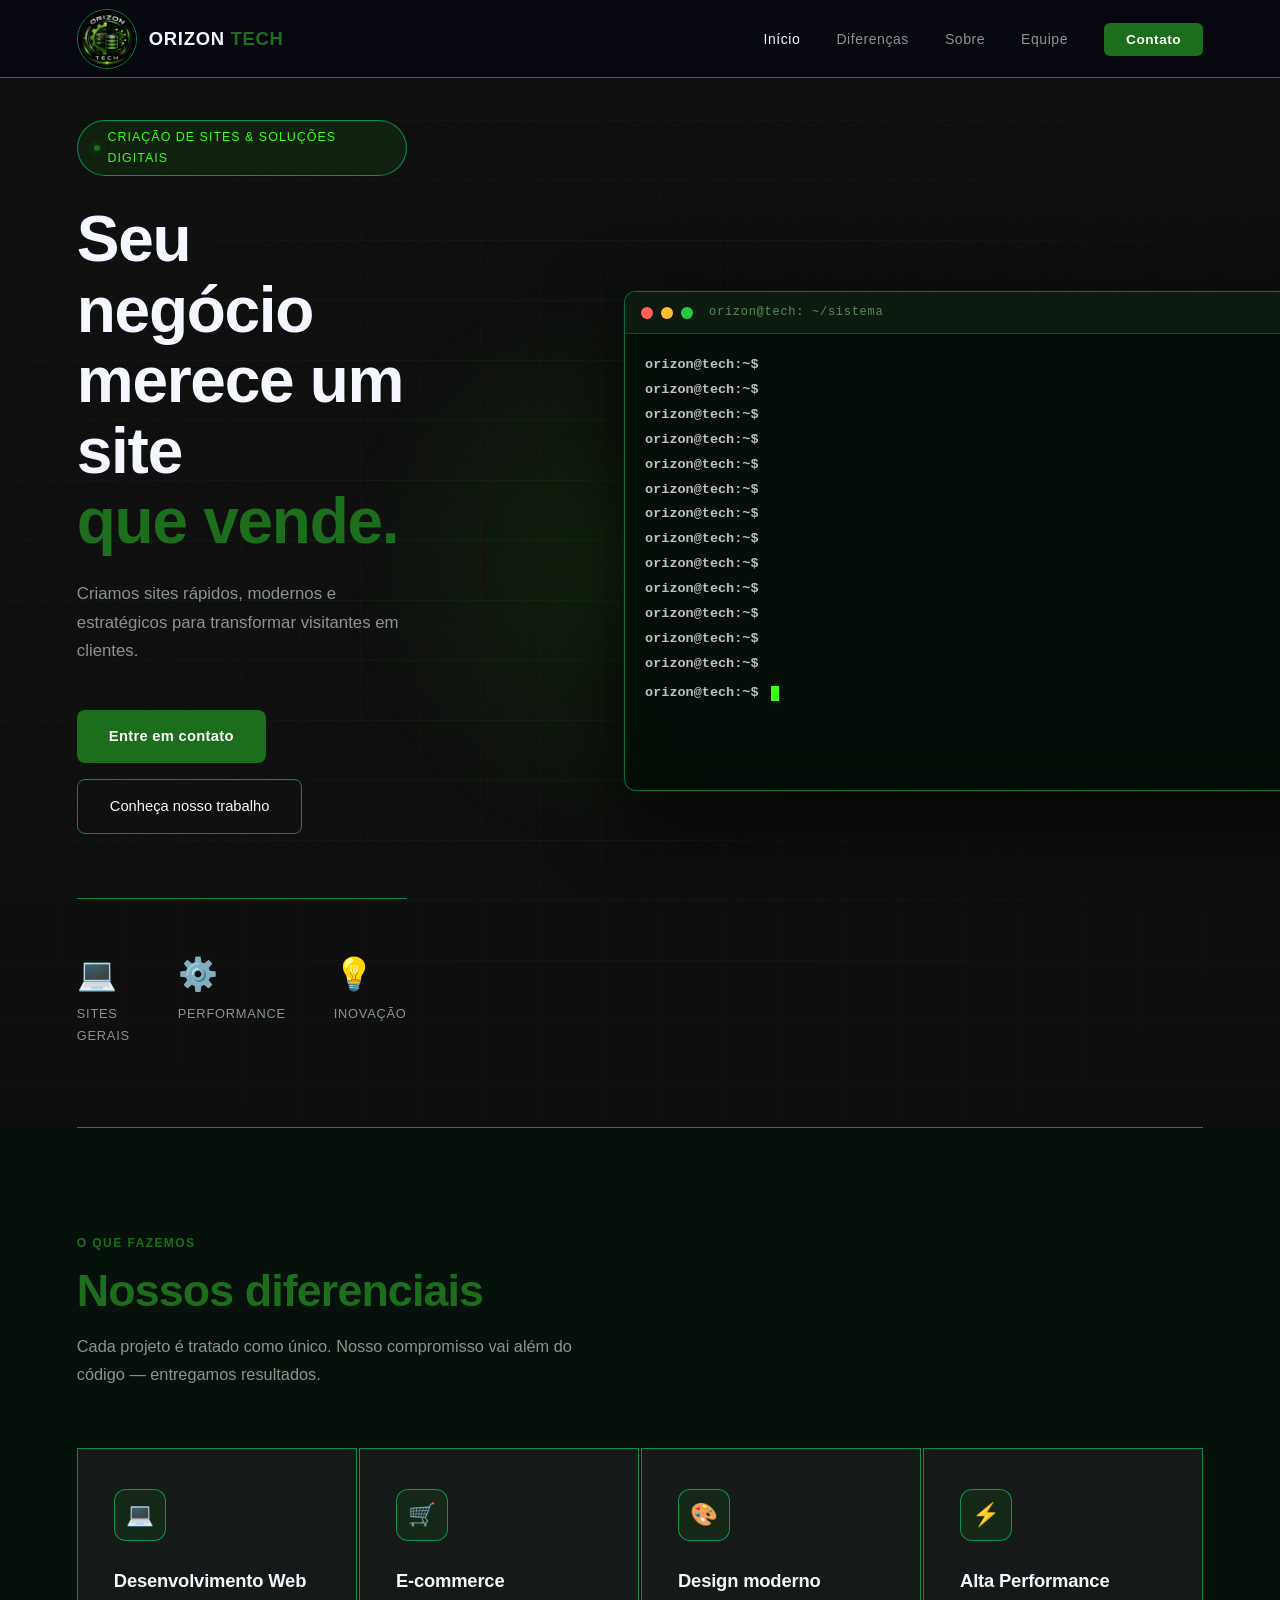
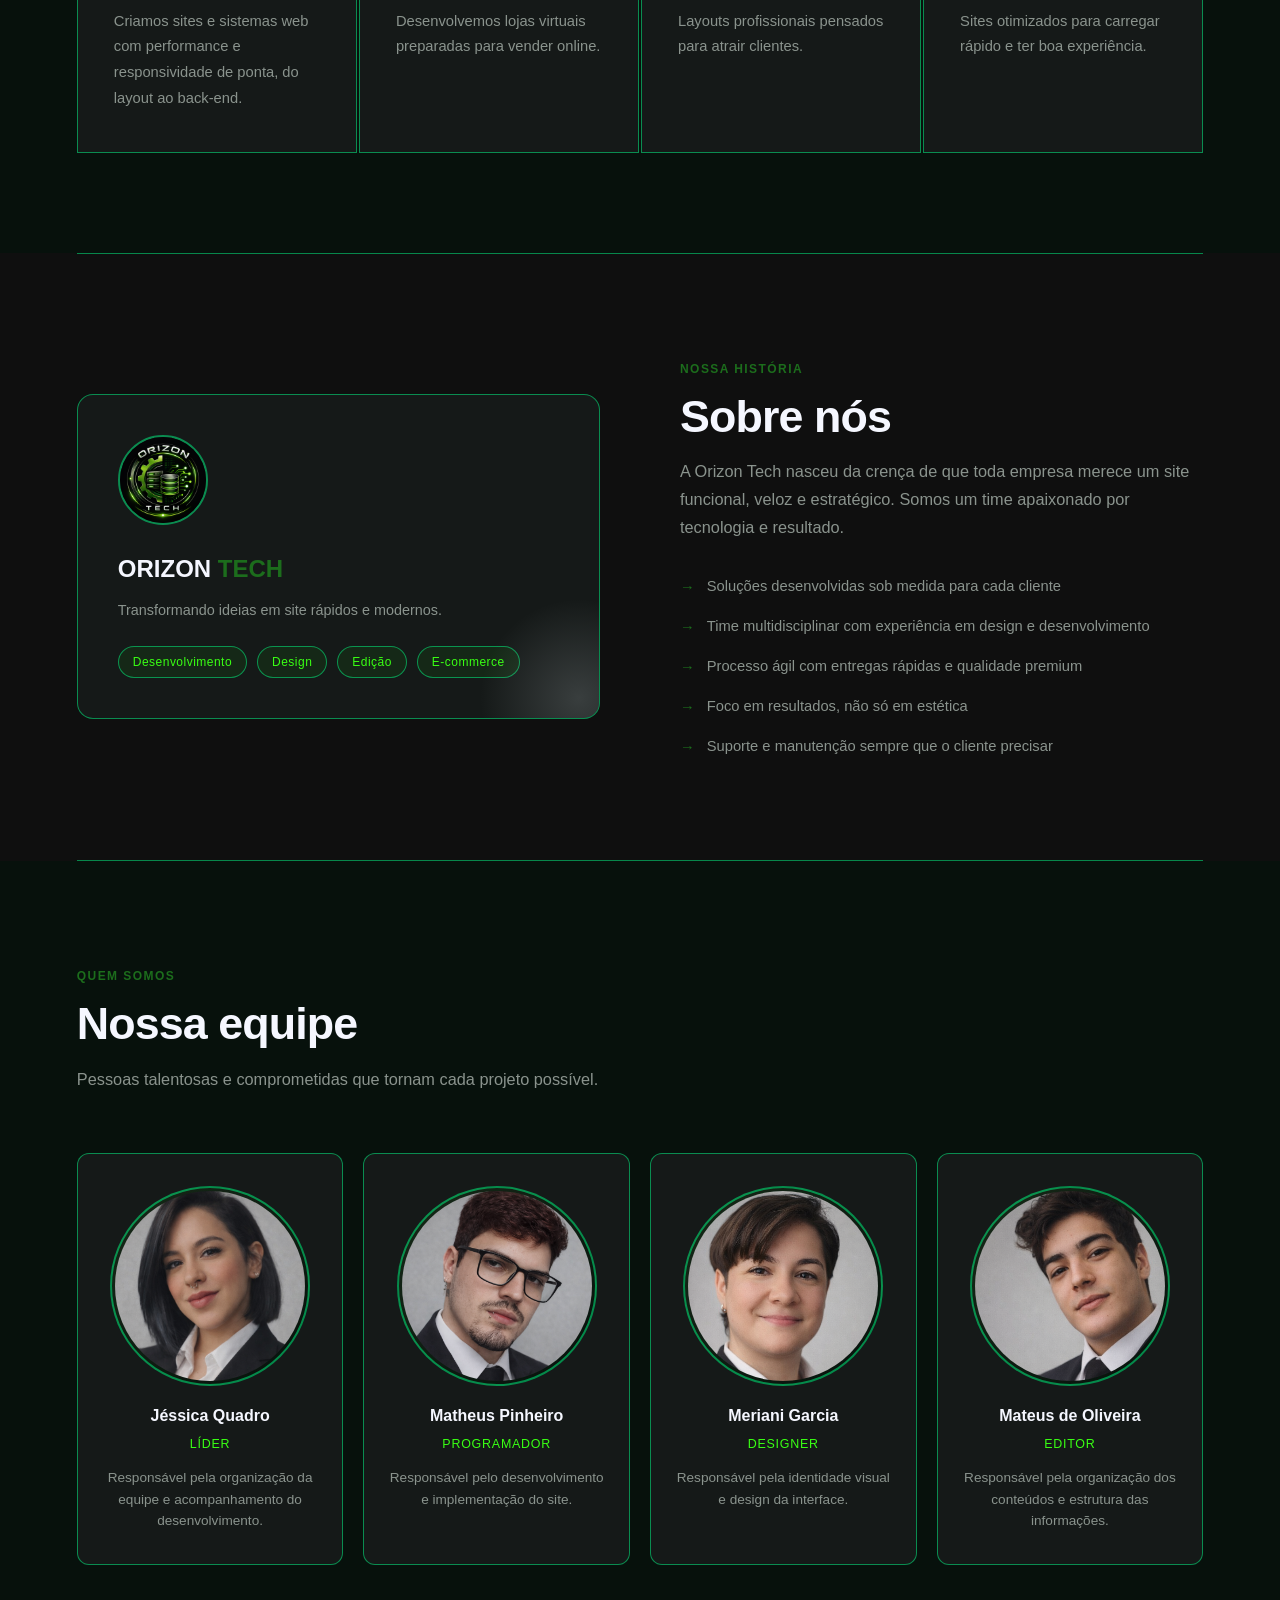
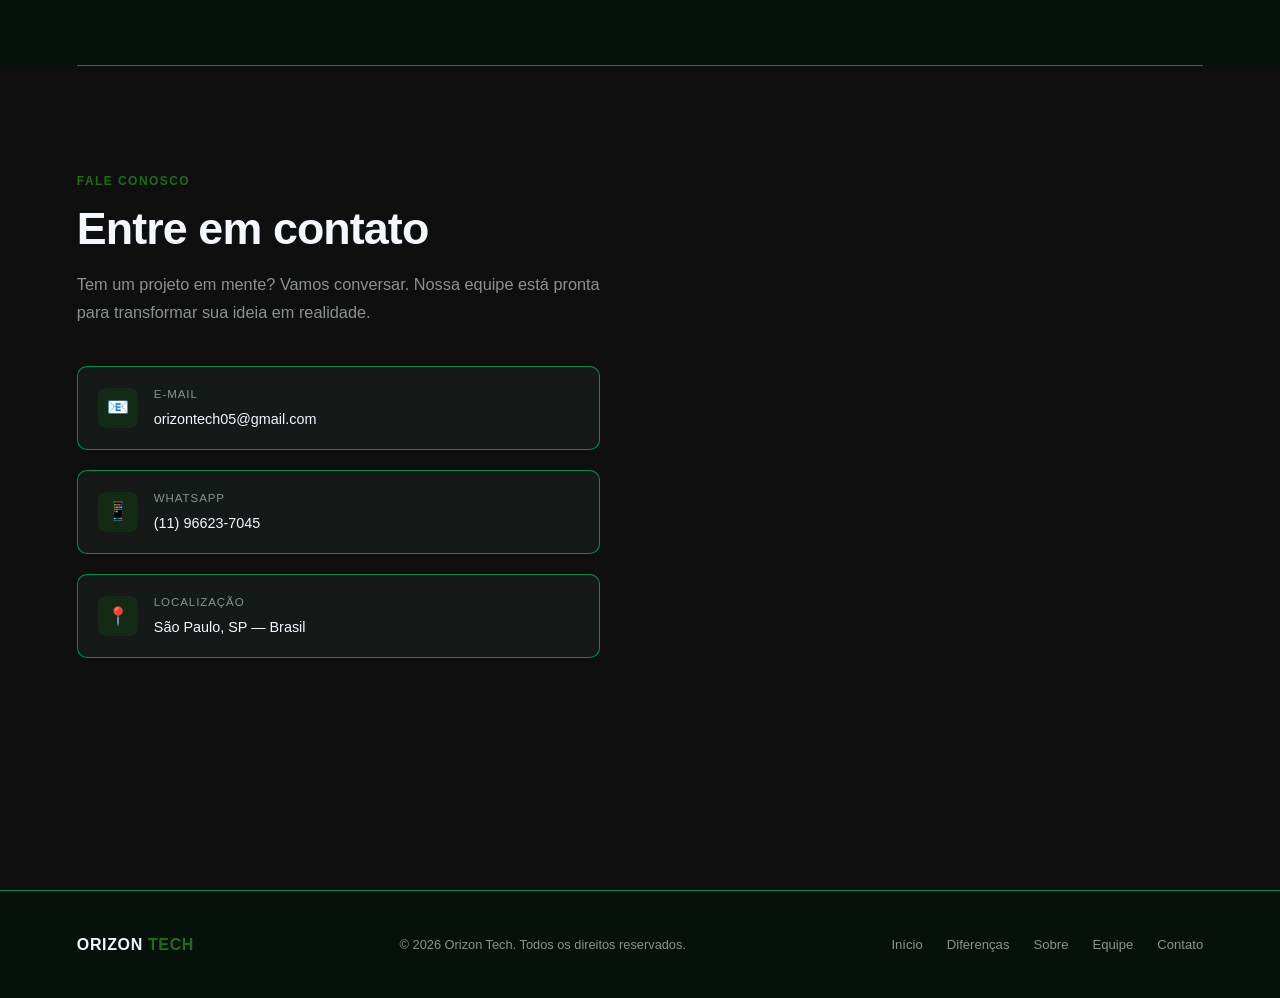
==== index.html @ 5f5d2b75 "tirar botões finais no celular" ====
<!DOCTYPE html>
<html lang="pt-BR">

<head>
    <meta charset="UTF-8">
    <meta name="viewport" content="width=device-width, initial-scale=1.0">
    <title>Orizon Tech</title>
    <link rel="shortcut icon" href="/img/Logo.png" alt="Logo fav icon da empresa Orizon Tech" type="image/x-icon">
    <meta name="description" content="orizon, site, onepage, verde, programador, tech, projeto, senac, tatuapé">
    <meta name="keywords" content="criação de site, desenvolvimento web, programação">

    <!-- CSS -->
    <link rel="stylesheet" href="style.css">

    <!-- Google fonts -->

    <link rel="preconnect" href="https://fonts.googleapis.com">
    <link rel="preconnect" href="https://fonts.gstatic.com" crossorigin>
    <link href="https://fonts.googleapis.com/css2?family=Inter:ital,opsz,wght@0,14..
32,100..900;1,14..32,100..900&family=Orbitron:wght@400..900&family=Patua+One&display=swap" rel="stylesheet">

</head>

<body>

    <!-- NAV -->
    <nav>
        <a href="#home" class="nav-logo">
            <img src="./img/Logo.png" alt="Orizon Tech">
            <span>ORIZON<em> TECH</em></span>
        </a>
        <ul class="nav-links">
            <li><a href="#home">Início</a></li>
            <li><a href="#missoes">Diferenças</a></li>
            <li><a href="#sobre">Sobre</a></li>
            <li><a href="#equipe">Equipe</a></li>
            <li><a href="#contato" class="nav-cta">Contato</a></li>
        </ul>
    </nav>

    <!-- HERO -->
    <section id="home">
        <div class="hero-grid-bg"></div>
        <div class="hero-glow"></div>
        <div class="hero-content">
            <div class="hero-badge">Criação de Sites & Soluções Digitais</div>
            <h1>Seu negócio<br>merece um site<br><span>que vende.</span></h1>
            <p class="hero-sub">
                Criamos sites rápidos, modernos e estratégicos para transformar visitantes em clientes.
            </p>
            <div class="hero-actions">
                <a href="#contato" class="btn-primary">Entre em contato</a>
                <a href="./trabalho.html" target="_blank" class="btn-secondary">Conheça nosso trabalho</a>
            </div>
            <div class="hero-stats">
                <div>
                    <div class="stat-num">💻</div>
                    <div class="stat-label">Sites gerais</div>
                </div>
                <div>
                    <div class="stat-num">⚙️</div>
                    <div class="stat-label">Performance</div>
                </div>
                <div>
                    <div class="stat-num">💡</div>
                    <div class="stat-label">Inovação</div>
                </div>
            </div>
        </div>
        <section id="terminal">
            <div class="hero-matrix-wrapper">
                <div class="terminal-frame">
                    <div class="terminal-bar">
                        <span class="t-dot t-dot-r"></span>
                        <span class="t-dot t-dot-y"></span>
                        <span class="t-dot t-dot-g"></span>
                        <span class="terminal-title">orizon@tech: ~/sistema</span>
                    </div>
                    <div class="terminal-body">
                        <div class="tl-row tl-row-0"><span class="tl-prompt"
                                style="color:#C0C0C0">orizon@tech:~$&nbsp;</span><span class="tl-out-0">inicializando
                                sistema...</span></div>
                        <div class="tl-row tl-row-1"><span class="tl-prompt"
                                style="color:#C0C0C0">orizon@tech:~$&nbsp;</span><span class="tl-out-1">criando site
                                institucional...</span></div>
                        <div class="tl-row tl-row-2"><span class="tl-prompt"
                                style="color:#C0C0C0">orizon@tech:~$&nbsp;</span><span class="tl-out-2">status: 100%
                                concluído ✓</span></div>
                        <div class="tl-row tl-row-3"><span class="tl-prompt"
                                style="color:#C0C0C0">orizon@tech:~$&nbsp;</span><span class="tl-out-3">deploy --env
                                producao</span></div>
                        <div class="tl-row tl-row-4"><span class="tl-prompt"
                                style="color:#C0C0C0">orizon@tech:~$&nbsp;</span><span class="tl-out-4">servidor online.
                                uptime: 99.9%</span></div>
                        <div class="tl-row tl-row-5"><span class="tl-prompt"
                                style="color:#C0C0C0">orizon@tech:~$&nbsp;</span><span class="tl-out-5">otimizar --seo
                                --performance</span></div>
                        <div class="tl-row tl-row-6"><span class="tl-prompt"
                                style="color:#C0C0C0">orizon@tech:~$&nbsp;</span><span class="tl-out-6">PageSpeed:
                                98/100
                                ✓</span></div>
                        <div class="tl-row tl-row-7"><span class="tl-prompt"
                                style="color:#C0C0C0">orizon@tech:~$&nbsp;</span><span class="tl-out-7">criar loja
                                --ecommerce</span></div>
                        <div class="tl-row tl-row-8"><span class="tl-prompt"
                                style="color:#C0C0C0">orizon@tech:~$&nbsp;</span><span class="tl-out-8">loja virtual
                                ativada
                                ✓</span></div>
                        <div class="tl-row tl-row-9"><span class="tl-prompt"
                                style="color:#C0C0C0">orizon@tech:~$&nbsp;</span><span class="tl-out-9">ssl --instalar
                                --auto-renovar</span></div>
                        <div class="tl-row tl-row-10"><span class="tl-prompt"
                                style="color:#C0C0C0">orizon@tech:~$&nbsp;</span><span class="tl-out-10">certificado SSL
                                ativo ✓</span></div>
                        <div class="tl-row tl-row-11"><span class="tl-prompt"
                                style="color:#C0C0C0">orizon@tech:~$&nbsp;</span><span class="tl-out-11">suporte
                                --cliente
                                --24h</span></div>
                        <div class="tl-row tl-row-12"><span class="tl-prompt"
                                style="color:#C0C0C0">orizon@tech:~$&nbsp;</span><span class="tl-out-12">equipe pronta.
                                aguardando..._</span></div>
                        <div class="cursor-line"><span class="tl-prompt"
                                style="color:#C0C0C0">orizon@tech:~$&nbsp;</span><span class="blink-cursor"></span>
                        </div>
                    </div>
                </div>
            </div>
        </section>
    </section>

    <div class="divider"></div>

    <!-- MISSÕES -->
    <section id="missoes">
        <div class="mission-header reveal">
            <span class="section-tag">O que fazemos</span>
            <h2>Nossos diferenciais</h2>
            <p class="section-desc">Cada projeto é tratado como único. Nosso compromisso vai além do<br>código —
                entregamos
                resultados.</p>
        </div>
        <div class="missions-grid">
            <div class="mission-card reveal">
                <div class="mission-icon">💻</div>
                <h3>Desenvolvimento Web</h3>
                <p>Criamos sites e sistemas web com performance e responsividade de ponta, do layout ao back-end.</p>
            </div>
            <div class="mission-card reveal">
                <div class="mission-icon">🛒</div>
                <h3>E-commerce</h3>
                <p>Desenvolvemos lojas virtuais preparadas para vender online.
                </p>
            </div>
            <div class="mission-card reveal">
                <div class="mission-icon">🎨</div>
                <h3>Design moderno</h3>
                <p>Layouts profissionais pensados para atrair clientes.</p>
            </div>
            <div class="mission-card reveal">
                <div class="mission-icon">⚡</div>
                <h3>Alta Performance</h3>
                <p>Sites otimizados para carregar rápido e ter boa experiência.</p>
            </div>


        </div>
    </section>

    <div class="divider"></div>

    <!-- SOBRE NÓS -->
    <section id="sobre">
        <div class="sobre-visual reveal">
            <div class="sobre-card-main">
                <img src="./img/Logo.png" alt="Orizon Tech Logo" class="sobre-logo">
                <h3>ORIZON <span>TECH</span></h3>
                <p>Transformando ideias em site rápidos e modernos.</p>
                <div class="sobre-badge-row">
                    <span class="badge">Desenvolvimento</span>
                    <span class="badge">Design</span>
                    <span class="badge">Edição</span>
                    <span class="badge">E-commerce</span>
                </div>
            </div>
        </div>
        <div class="sobre-text reveal">
            <span class="section-tag">Nossa história</span>
            <h2>Sobre nós</h2>
            <p class="section-desc">
                A Orizon Tech nasceu da crença de que toda empresa merece um site funcional, veloz e
                estratégico. Somos um time apaixonado por tecnologia e resultado.
            </p>
            <ul class="feature-list">
                <li>Soluções desenvolvidas sob medida para cada cliente</li>
                <li>Time multidisciplinar com experiência em design e desenvolvimento</li>
                <li>Processo ágil com entregas rápidas e qualidade premium</li>
                <li>Foco em resultados, não só em estética</li>
                <li>Suporte e manutenção sempre que o cliente precisar</li>
            </ul>
        </div>
    </section>

    <div class="divider"></div>

    <!-- EQUIPE -->
    <section id="equipe">
        <div class="equipe-header reveal">
            <span class="section-tag">Quem somos</span>
            <h2>Nossa equipe</h2>
            <p class="section-desc">Pessoas talentosas e comprometidas que tornam cada projeto possível.</p>
        </div>
        <div class="team-grid">
            <div class="team-card reveal">
                <div class="team-avatar"><img src="./img/jessica.png" alt="Integrante Jessica Quadro"></div>
                <h4>Jéssica Quadro</h4>
                <div class="team-role">Líder</div>
                <p class="team-desc">Responsável pela organização da equipe e acompanhamento do desenvolvimento.</p>
            </div>
            <div class="team-card reveal">
                <div class="team-avatar"><img src="./img/matheus.png" alt="Integrante Matheus Pinheiro"></div>
                <h4>Matheus Pinheiro</h4>
                <div class="team-role">Programador</div>
                <p class="team-desc">Responsável pelo desenvolvimento e implementação do site.</p>
            </div>
            <div class="team-card reveal">
                <div class="team-avatar"><img src="./img/meriani.png" alt="Integrante Meriani Garcia"></div>
                <h4>Meriani Garcia</h4>
                <div class="team-role">Designer</div>
                <p class="team-desc">Responsável pela identidade visual e design da interface.</p>
            </div>
            <div class="team-card reveal">
                <div class="team-avatar"><img src="./img/mateus.png" alt="Integrante Mateus de Oliveira"></div>
                <h4>Mateus de Oliveira</h4>
                <div class="team-role">Editor</div>
                <p class="team-desc">Responsável pela organização dos conteúdos e estrutura das informações.</p>
            </div>
        </div>
    </section>

    <div class="divider"></div>

    <!-- CONTATO -->
    <section id="contato">
        <div class="contato-info reveal">
            <span class="section-tag">Fale conosco</span>
            <h2>Entre em contato</h2>
            <p class="section-desc">
                Tem um projeto em mente? Vamos conversar. Nossa equipe está pronta para transformar sua ideia em
                realidade.
            </p>
            <div class="contact-items">
                <div class="contact-item">
                    <div class="contact-icon">📧</div>
                    <div>
                        <div class="contact-item-label">E-mail</div>
                        <div class="contact-item-value">orizontech05@gmail.com</div>
                    </div>
                </div>
                <div class="contact-item">
                    <div class="contact-icon">📱</div>
                    <div>
                        <div class="contact-item-label">WhatsApp</div>
                        <div class="contact-item-value"><a href="https://wa.me/5511966237045">(11) 96623-7045</a></div>
                    </div>
                </div>
                <div class="contact-item">
                    <div class="contact-icon">📍</div>
                    <div>
                        <div class="contact-item-label">Localização</div>
                        <div class="contact-item-value">São Paulo, SP — Brasil</div>
                    </div>
                </div>
            </div>
        </div>

        <form class="contato-form reveal" id="contato-form" action="https://formsubmit.co/orizontech05@gmail.com"
            method="POST">

            <h3>Solicite uma proposta</h3>

            <div class="form-group">
                <label>Nome</label>
                <input type="text" name="nome" placeholder="Seu nome completo" required>
            </div>

            <div class="form-group">
                <label>E-mail</label>
                <input type="email" name="email" placeholder="seu@email.com" required>
            </div>

            <div class="form-group">
                <label>Tipo de projeto</label>
                <select name="projeto" required>
                    <option value="">Selecione...</option>
                    <option>Site Institucional</option>
                    <option>Landing Page</option>
                    <option>E-commerce</option>
                    <option>Sistema Web</option>
                    <option>Outro</option>
                </select>
            </div>

            <div class="form-group">
                <label>Mensagem</label>
                <textarea name="mensagem" placeholder="Conte um pouco sobre seu projeto..." required></textarea>
            </div>

            <input type="hidden" name="_captcha" value="false">

            <button type="submit" class="form-submit">Enviar mensagem →</button>

            <p id="mensagem-sucesso">✅ Mensagem enviada com sucesso!</p>

        </form>
    </section>

    <!-- FOOTER -->
    <footer>
        <div class="footer-brand">ORIZON<span> TECH</span></div>
        <div class="footer-copy">© 2026 Orizon Tech. Todos os direitos reservados.</div>
        <div class="footer-links">
            <a href="#home">Início</a>
            <a href="#missoes">Diferenças</a>
            <a href="#sobre">Sobre</a>
            <a href="#equipe">Equipe</a>
            <a href="#contato">Contato</a>
        </div>
    </footer>

    <!-- Botão para subir para o topo do site -->

    <!-- Topo do site -->
    <div id="topo">
        <a href="#home"><img src="./img/bottontop.png" alt="icone para levar ao topo do site"></a>
    </div>


    <script src="./script.js"></script>

</body>

</html>
---- style.css ----
:root {
      --blue: #1c6d1c;
      /* Verde escuro */
      --blue-light: #39FF14;
      /* Verde Claro*/
      --blue-dim: rgba(31, 156, 20, 0.12);
      /* Sombra verde */
      --black: #0F0F0F;
      /* Pretado praticamente preto*/
      --dark: #07110C;
      /* Verde quase preto */
      --dark2: #151918;
      /* Pateado escuro */
      --gray: #8A938D;
      /* Prateado discreto para textos */
      --white: #F5F7FF;
      /* Branco*/
      --border: rgba(0, 255, 136, 0.5);
  }

  * {
      margin: 0;
      padding: 0;
      box-sizing: border-box;
  }

  html {
      scroll-behavior: smooth;
  }

  body {
      background: var(--black);
      color: var(--white);
      font-family: 'DM Sans', sans-serif;
      font-size: 16px;
      line-height: 1.7;
      overflow-x: hidden;
  }

  /* ── SCROLLBAR ── */
  ::-webkit-scrollbar {
      width: 4px;
  }

  ::-webkit-scrollbar-track {
      background: var(--black);
  }

  ::-webkit-scrollbar-thumb {
      background: var(--blue);
      border-radius: 2px;
  }

  /* Topo do site */

    #topo {
    position: fixed;
    right: 15px;
    bottom: 10px;
}

    #topo img {
    height: 60px;
    width: 60px;
    
}


  /* ── NOISE OVERLAY ── */
  body::before {
      content: '';
      position: fixed;
      inset: 0;
      background-image: url("data:image/svg+xml,%3Csvg viewBox='0 0 256 256' xmlns='http://www.w3.org/2000/svg'%3E%3Cfilter id='noise'%3E%3CfeTurbulence type='fractalNoise' baseFrequency='0.9' numOctaves='4' stitchTiles='stitch'/%3E%3C/filter%3E%3Crect width='100%25' height='100%25' filter='url(%23noise)' opacity='0.03'/%3E%3C/svg%3E");
      pointer-events: none;
      z-index: 0;
      opacity: 0.4;
  }
  /* ── NAV ── */
  nav {
      position: fixed;
      top: 0;
      left: 0;
      right: 0;
      z-index: 100;
      display: flex;
      align-items: center;
      justify-content: space-between;
      padding: 0 6%;
      height: 78px;
      background: rgba(6, 8, 16, 0.85);
      backdrop-filter: blur(20px);
      border-bottom: 1px solid var(--border); 
  }

  .nav-logo {
      display: flex;
      align-items: center;
      gap: 12px;
      text-decoration: none;
  }

  .nav-logo img {
      width: 60px;
      height: 60px;
      border-radius: 50%;
      border: 1px solid var(--border);
  }

  .nav-logo span {
      font-family: 'Syne', sans-serif;
      font-weight: 800;
      font-size: 1.15rem;
      letter-spacing: 0.04em;
      color: var(--white);
  }

  .nav-logo span em {
      color: var(--blue);
      font-style: normal;
  }

  .nav-links {
      display: flex;
      gap: 36px;
      list-style: none;
  }

  .nav-links a {
      color: var(--gray);
      text-decoration: none;
      font-size: 0.875rem;
      letter-spacing: 0.04em;
      font-weight: 500;
      transition: color 0.2s;
  }

  .nav-links a:hover {
      color: var(--white);
  }

  .nav-cta {
      background: var(--blue);
      color: #fff !important;
      padding: 9px 22px;
      border-radius: 6px;
      font-size: 0.85rem !important;
      font-weight: 600 !important;
      transition: background 0.2s !important;
  }

  .nav-cta:hover {
      background: var(--blue-light) !important;
      color: #fff !important;
  }

  /* ── HERO ── */

  #home {
      min-height: 100vh;
      display: flex;
      align-items: center;
      padding: 120px 6% 80px;
      position: relative;
      overflow: hidden;
  }

  .hero-grid-bg {
      position: absolute;
      inset: 0;
      background-image:
          linear-gradient(rgba(34, 255, 26, 0.05) 1px, transparent 1px),
          linear-gradient(90deg, rgba(216, 17, 60, 0.05) 1px, transparent 1px);
      background-size: 60px 60px;
      mask-image: radial-gradient(ellipse 80% 80% at 50% 50%, rgb(0, 0, 0) 30%, transparent 100%);
  }

  .hero-glow {
      position: absolute;
      width: 600px;
      height: 600px;
      border-radius: 50%;
      background: radial-gradient(circle, rgba(31, 150, 7, 0.15) 0%, transparent 70%);
      top: 50%;
      left: 50%;
      transform: translate(-50%, -50%);
      pointer-events: none;
  }

  .hero-content {
      position: relative;
      z-index: 1;
      max-width: 700px;
  }

  .hero-badge {
      display: inline-flex;
      align-items: center;
      gap: 8px;
      background: var(--blue-dim);
      border: 1px solid var(--border);
      border-radius: 100px;
      padding: 6px 16px;
      font-size: 0.78rem;
      letter-spacing: 0.08em;
      text-transform: uppercase;
      color: var(--blue-light);
      margin-bottom: 28px;
      animation: fadeUp 0.6s ease both;
  }

  .hero-badge::before {
      content: '';
      width: 6px;
      height: 6px;
      border-radius: 50%;
      background: var(--blue);
      box-shadow: 0 0 8px var(--blue);
      animation: pulse 2s infinite;
  }

  @keyframes pulse {

      0%,
      100% {
          opacity: 1;
      }

      50% {
          opacity: 0.4;
      }
  }

  h1 {
      font-family: 'Syne', sans-serif;
      font-size: clamp(2.6rem, 5vw, 4.2rem);
      font-weight: 800;
      line-height: 1.1;
      letter-spacing: -0.02em;
      margin-bottom: 24px;
      animation: fadeUp 0.6s 0.1s ease both;
  }

  h1 span {
      color: var(--blue);
  }

  .hero-sub {
      font-size: 1.05rem;
      color: var(--gray);
      max-width: 520px;
      margin-bottom: 44px;
      animation: fadeUp 0.6s 0.2s ease both;
      font-weight: 300;
  }

  .hero-actions {
      display: flex;
      gap: 16px;
      flex-wrap: wrap;
      animation: fadeUp 0.6s 0.3s ease both;
  }

  .btn-primary {
      background: var(--blue);
      color: #fff;
      padding: 14px 32px;
      border-radius: 8px;
      text-decoration: none;
      font-weight: 600;
      font-size: 0.92rem;
      letter-spacing: 0.02em;
      transition: all 0.2s;
      border: none;
      cursor: pointer;
  }

  .btn-primary:hover {
      background: var(--blue-light);
      transform: translateY(-1px);
      box-shadow: 0 8px 32px rgba(26, 255, 37, 0.35);
  }

  .btn-secondary {
      background: transparent;
      color: var(--white);
      padding: 14px 32px;
      border-radius: 8px;
      text-decoration: none;
      font-weight: 500;
      font-size: 0.92rem;
      border: 1px solid var(--border);
      transition: all 0.2s;
  }

  .btn-secondary:hover {
      border-color: var(--blue);
      color: var(--blue-light);
      background: var(--blue-dim);
  }

  .hero-stats {
      display: flex;
      gap: 48px;
      margin-top: 64px;
      padding-top: 48px;
      border-top: 1px solid var(--border);
      animation: fadeUp 0.6s 0.4s ease both;
  }

  .stat-num {
      font-family: 'Syne', sans-serif;
      font-size: 2rem;
      font-weight: 800;
      color: var(--white);
  }

  .stat-num span {
      color: var(--blue);
  }

  .stat-label {
      font-size: 0.8rem;
      color: var(--gray);
      letter-spacing: 0.06em;
      text-transform: uppercase;
      margin-top: 2px;
  }

  /* ── SECTION BASE ── */
  section {
      padding: 100px 6%;
      position: relative;
  }

  .section-tag {
      display: inline-block;
      font-size: 0.75rem;
      letter-spacing: 0.12em;
      text-transform: uppercase;
      color: var(--blue);
      font-weight: 600;
      margin-bottom: 12px;
  }

  h2 {
      font-family: 'Syne', sans-serif;
      font-size: clamp(2rem, 3.5vw, 2.8rem);
      font-weight: 800;
      line-height: 1.15;
      letter-spacing: -0.02em;
      margin-bottom: 16px;
  }

  .section-desc {
      color: var(--gray);
   
      font-weight: 300;
      font-size: 1.02rem;
  }

  /* ── MISSIONS ── */
  #missoes {
      background: var(--dark);
  }

  .mission-header {
      margin-bottom: 60px;
  }

  .missions-grid {
      display: grid;
      grid-template-columns: repeat(auto-fit, minmax(280px, 1fr));
      gap: 2px;
  }

  .mission-card {
      background: var(--dark2);
      padding: 40px 36px;
      border: 1px solid var(--border);
      transition: all 0.3s;
      position: relative;
      overflow: hidden;
  }

  .mission-card::before {
      content: '';
      position: absolute;
      top: 0;
      left: 0;
      right: 0;
      height: 2px;
      background: var(--blue);
      transform: scaleX(0);
      transition: transform 0.3s;
      transform-origin: left;
  }

  .mission-card:hover::before {
      transform: scaleX(1);
  }

  .mission-card:hover {
      border-color: var(--blue);
  }

  .mission-icon {
      width: 52px;
      height: 52px;
      background: var(--blue-dim);
      border: 1px solid var(--border);
      border-radius: 12px;
      display: flex;
      align-items: center;
      justify-content: center;
      margin-bottom: 24px;
      font-size: 1.4rem;
  }

  .mission-card h3 {
      font-family: 'Syne', sans-serif;
      font-size: 1.15rem;
      font-weight: 700;
      margin-bottom: 12px;
      letter-spacing: -0.01em;
  }

  .mission-card p {
      color: var(--gray);
      font-size: 0.92rem;
      line-height: 1.75;
      font-weight: 300;
  }

  /* ── SOBRE NÓS ── */
  #sobre {
      display: grid;
      grid-template-columns: 1fr 1fr;
      gap: 80px;
      align-items: center;
  }

  .sobre-visual {
      position: relative;
  }

  .sobre-card-main {
      background: var(--dark2);
      border: 1px solid var(--border);
      border-radius: 16px;
      padding: 40px;
      position: relative;
      overflow: hidden;
  }

  .sobre-card-main::after {
      content: '';
      position: absolute;
      bottom: -80px;
      right: -80px;
      width: 200px;
      height: 200px;
      background: radial-gradient(circle, rgba(220, 230, 235, 0.18) 0%, transparent 70%);
      border-radius: 50%;
  }

  .sobre-logo {
      width: 90px;
      height: 90px;
      border-radius: 50%;
      border: 2px solid var(--border);
      margin-bottom: 24px;
      display: block;
  }

  .sobre-card-main h3 {
      font-family: 'Syne', sans-serif;
      font-size: 1.5rem;
      font-weight: 800;
      margin-bottom: 8px;
  }

  .sobre-card-main h3 span {
      color: var(--blue);
  }

  .sobre-card-main p {
      color: var(--gray);
      font-size: 0.9rem;
      font-weight: 300;
  }

  .sobre-badge-row {
      display: flex;
      gap: 10px;
      flex-wrap: wrap;
      margin-top: 24px;
  }

  .badge {
      background: var(--blue-dim);
      border: 1px solid var(--border);
      border-radius: 100px;
      padding: 5px 14px;
      font-size: 0.75rem;
      color: var(--blue-light);
      font-weight: 500;
      letter-spacing: 0.04em;
  }

  .sobre-text .section-desc {
      margin-bottom: 32px;
  }

  .feature-list {
      list-style: none;
      display: flex;
      flex-direction: column;
      gap: 14px;
  }

  .feature-list li {
      display: flex;
      align-items: flex-start;
      gap: 12px;
      font-size: 0.92rem;
      color: var(--gray);
      font-weight: 300;
  }

  .feature-list li::before {
      content: '→';
      color: var(--blue);
      font-weight: 700;
      flex-shrink: 0;
      margin-top: 1px;
  }

  /* ── EQUIPE ── */
  #equipe {
      background: var(--dark);
  }

  .equipe-header {
      margin-bottom: 60px;
  }

  .team-grid {
      display: grid;
      grid-template-columns: repeat(auto-fit, minmax(220px, 1fr));
      gap: 20px;
  }

  .team-card {
      background: var(--dark2);
      border: 1px solid var(--border);
      border-radius: 12px;
      padding: 32px 24px;
      text-align: center;
      transition: all 0.3s;
      cursor: default;
  }

  .team-card:hover {
      border-color: var(--blue);
      transform: translateY(-4px);
      box-shadow: 0 16px 48px rgba(53, 255, 26, 0.12);
  }

  .team-avatar {
      width: 200px;
      height: 200px;
      border-radius: 50%;
      background: linear-gradient(135deg, var(--blue-dim), var(--dark));
      border: 2px solid var(--border);
      margin: 0 auto 16px;
      display: flex;
      align-items: center;
      justify-content: center;
      font-family: 'Syne', sans-serif;
      font-size: 1.5rem;
      font-weight: 800;
      color: var(--blue-light);
  }

  .team-avatar img {
      height: 190px;
      width: 190px;
      border-radius: 50%;
      object-fit: cover;
  }

  .team-card h4 {
      font-family: 'Syne', sans-serif;
      font-size: 1rem;
      font-weight: 700;
      margin-bottom: 4px;
  }

  .team-role {
      font-size: 0.78rem;
      color: var(--blue-light);
      letter-spacing: 0.06em;
      text-transform: uppercase;
      font-weight: 500;
      margin-bottom: 12px;
  }

  .team-desc {
      font-size: 0.85rem;
      color: var(--gray);
      font-weight: 300;
      line-height: 1.6;
  }

  /* ── CONTATO ── */
  #contato {
      background: var(--black);
      display: grid;
      grid-template-columns: 1fr 1fr;
      gap: 80px;
      align-items: start;
  }

  .contato-info .section-desc {
      margin-bottom: 40px;
  }

  .contact-items {
      display: flex;
      flex-direction: column;
      gap: 20px;
  }

  .contact-item {
      display: flex;
      align-items: center;
      gap: 16px;
      padding: 18px 20px;
      background: var(--dark2);
      border: 1px solid var(--border);
      border-radius: 10px;
      transition: border-color 0.2s;
  }

  .contact-item:hover {
      border-color: var(--blue);
  }

  .contact-icon {
      width: 40px;
      height: 40px;
      background: var(--blue-dim);
      border-radius: 8px;
      display: flex;
      align-items: center;
      justify-content: center;
      font-size: 1.1rem;
      flex-shrink: 0;
  }

  .contact-item-label {
      font-size: 0.72rem;
      text-transform: uppercase;
      letter-spacing: 0.08em;
      color: var(--gray);
      font-weight: 500;
  }

  .contact-item-value {
      font-size: 0.9rem;
      color: var(--white);
      font-weight: 400;
      margin-top: 2px;
  }

  .contact-item-value a {
     color: var(--white);
     text-decoration: none;
  }

  .contact-item-value a:visited,
  .contact-item-value a:active{
    color: var(--white);
}

  /* FORM */
  .contato-form {
      background: var(--dark2);
      border: 1px solid var(--border);
      border-radius: 16px;
      padding: 40px;
  }

  .contato-form h3 {
      font-family: 'Syne', sans-serif;
      font-size: 1.25rem;
      font-weight: 700;
      margin-bottom: 28px;
  }

  .form-group {
      margin-bottom: 20px;
  }

  .form-group label {
      display: block;
      font-size: 0.8rem;
      text-transform: uppercase;
      letter-spacing: 0.08em;
      color: var(--gray);
      margin-bottom: 8px;
      font-weight: 500;
  }

  .form-group input,
  .form-group textarea,
  .form-group select {
      width: 100%;
      background: var(--black);
      border: 1px solid var(--border);
      border-radius: 8px;
      padding: 12px 16px;
      color: var(--white);
      font-family: 'DM Sans', sans-serif;
      font-size: 0.92rem;
      transition: border-color 0.2s;
      outline: none;
  }

  .form-group input:focus,
  .form-group textarea:focus,
  .form-group select:focus {
      border-color: var(--blue);
      box-shadow: 0 0 0 3px rgba(26, 255, 76, 0.1);
  }

  .form-group textarea {
      resize: vertical;
      min-height: 100px;
  }

  .form-group select option {
      background: var(--dark2);
  }

  .form-submit {
      width: 100%;
      background: var(--blue);
      color: #fff;
      border: none;
      padding: 14px;
      border-radius: 8px;
      font-family: 'DM Sans', sans-serif;
      font-size: 0.95rem;
      font-weight: 600;
      cursor: pointer;
      transition: all 0.2s;
      letter-spacing: 0.02em;
  }

  .form-submit:hover {
      background: var(--blue-light);
      box-shadow: 0 8px 32px rgba(26, 255, 76, 0.35);
  }

  /* ── FOOTER ── */
  footer {
      background: var(--dark);
      border-top: 1px solid var(--border);
      padding: 40px 6%;
      display: flex;
      align-items: center;
      justify-content: space-between;
      flex-wrap: wrap;
      gap: 20px;
  }

  .footer-brand {
      font-family: 'Syne', sans-serif;
      font-size: 1rem;
      font-weight: 800;
      color: var(--white);
      letter-spacing: 0.04em;
  }

  .footer-brand span {
      color: var(--blue);
  }

  .footer-copy {
      font-size: 0.8rem;
      color: var(--gray);
  }

  .footer-links {
      display: flex;
      gap: 24px;
  }

  .footer-links a {
      font-size: 0.82rem;
      color: var(--gray);
      text-decoration: none;
      transition: color 0.2s;
  }

  .footer-links a:hover {
      color: var(--blue-light);
  }

  /* ── DIVIDER ── */
  .divider {
      height: 1px;
      background: var(--border);
      margin: 0 6%;
  }

  /* ── PORTIFÓLIO ──  */

  .portifolio .home {
    justify-content: center;
  }

  .portifolio #hero {
    display: flex;
    flex-direction: column;
    align-items: center;
    text-align: center;
    padding-top: 200px;
}

.portifolio .mission-header {
    text-align: center;
}

#missoes h2 {
    color: var(--blue);
}

  /* ── ANIMATIONS ── */
  @keyframes fadeUp {
      from {
          opacity: 0;
          transform: translateY(24px);
      }

      to {
          opacity: 1;
          transform: translateY(0);
      }
  }

  .reveal {
      opacity: 0;
      transform: translateY(30px);
      transition: opacity 0.6s ease, transform 0.6s ease;
  }

  .reveal.visible {
      opacity: 1;
      transform: translateY(0);
  }

  #mensagem-sucesso {
      display: none;
      margin-top: 15px;
      color: #39FF14;
      font-weight: 600;
      animation: neonGlow 1.5s infinite alternate;
  }

  @keyframes neonGlow {

      from {
          text-shadow:
              0 0 5px #39FF14,
              0 0 10px #39FF14;
      }

      to {
          text-shadow:
              0 0 10px #39FF14,
              0 0 25px #39FF14,
              0 0 40px #39FF14;
      }

  }

  /* ── RESPONSIVE ── */
  @media (max-width: 900px) {

      #sobre,
      #contato {
          grid-template-columns: 1fr;
          gap: 48px;
      }

      .nav-links {
          display: none;
      }

      .hero-stats {
          flex-wrap: wrap;
          gap: 32px;
      }

      #terminal {
        display: none;
      }

      .footer-links {
        display: none;
      }
      
  }

  @media (max-width: 600px) {
      nav {
          padding: 0 5%;
      }

      section {
          padding: 72px 5%;
      }

      #home {
          padding: 100px 5% 60px;
      }

      footer {
          padding: 32px 5%;
          flex-direction: column;
          align-items: flex-start;
      }

      #topo {
        display: flex;
      }

    }

  @media (min-width: 1200px) {

    #topo {
        display: none;
    }

  }


/* ── TERMINAL ── */
#terminal {
   position: relative;
   z-index: 1;
   flex: 0 0 900px;
   padding-top: 16px;
   animation: fadeUp .6s .5s ease both;
   margin-left: 150px;
}
.terminal-frame {
   position: relative;
   border-radius: 12px;
   border: 1px solid rgba(0,255,136,0.4);
   overflow: hidden;
   background: #050e08;
   height: 500px;
   box-shadow: 0 0 0 1px rgba(57,255,20,.05), 0 24px 80px rgba(0,0,0,.8), inset 0 0 60px rgba(5,14,8,.99);
   display: flex;
   flex-direction: column;
   
}
.terminal-bar {
   background: #0d1a0f;
   border-bottom: 1px solid rgba(0,255,136,0.2);
   padding: 10px 16px;
   display: flex;
   align-items: center;
   gap: 8px;
   flex-shrink: 0;
}
.t-dot { width: 12px; height: 12px; border-radius: 50%; }
.t-dot-r { background: #ff5f57; }
.t-dot-y { background: #ffbd2e; }
.t-dot-g { background: #28c840; }
.terminal-title {
   color: #5a8a5a;
   font-family: monospace;
   font-size: .75rem;
   letter-spacing: .06em;
   margin-left: 8px;
}
.terminal-body {
   flex: 1;
   overflow: hidden;
   padding: 20px 20px;
   font-family: 'Courier New', monospace;
   font-size: 13.5px;
   line-height: 1.7;
   display: flex;
   flex-direction: column;
   gap: 2px;
   
}
.tl-row {
   display: flex;
   align-items: baseline;
   overflow: hidden;
   flex-shrink: 0;
}
.tl-prompt {
   white-space: nowrap;
   flex-shrink: 0;
   font-weight: bold;
}
.cursor-line {
   display: flex;
   align-items: center;
   gap: 4px;
   margin-top: 4px;
}
.cursor-line .tl-prompt { color: #C0C0C0; font-weight: bold; }
.blink-cursor {
   display: inline-block;
   width: 8px;
   height: 1.1em;
   background: #39FF14;
   animation: blink 1s step-end infinite;
   vertical-align: middle;
}
@keyframes blink { 0%,100%{opacity:1} 50%{opacity:0} }
@media(max-width:1200px){ #terminal { flex: 0 0 520px; } .terminal-body { font-size: 12px; } }
@media(max-width:900px){
   #home { flex-direction: column; }
   #terminal { flex: 0 0 auto; width: 100%; max-width: 640px; padding-top: 0; }
   .terminal-frame { height: 320px; }
}
.tl-row-0 {
   animation: row-appear-0 50.0s linear infinite;
}
@keyframes row-appear-0 {
   0%   { opacity: 0; max-height: 0; }
   0.00% { opacity: 0; max-height: 0; }
   0.10% { opacity: 1; max-height: 2em; }
   99%  { opacity: 1; max-height: 2em; }
   100% { opacity: 0; max-height: 0; }
}
.tl-out-0 {
   display: inline-block;
   overflow: hidden;
   white-space: nowrap;
   max-width: 0;
   animation: type-0 50.0s linear infinite;
   color: #39FF14;
}
@keyframes type-0 {
   0%         { max-width: 0; }
   0.60%  { max-width: 0; }
   3.00%  { max-width: 240px; }
   99%        { max-width: 240px; }
   100%       { max-width: 0; }
}
.tl-row-1 {
   animation: row-appear-1 50.0s linear infinite;
}
@keyframes row-appear-1 {
   0%   { opacity: 0; max-height: 0; }
   7.00% { opacity: 0; max-height: 0; }
   7.10% { opacity: 1; max-height: 2em; }
   99%  { opacity: 1; max-height: 2em; }
   100% { opacity: 0; max-height: 0; }
}
.tl-out-1 {
   display: inline-block;
   overflow: hidden;
   white-space: nowrap;
   max-width: 0;
   animation: type-1 50.0s linear infinite;
   color: #39FF14;
}
@keyframes type-1 {
   0%         { max-width: 0; }
   7.60%  { max-width: 0; }
   11.20%  { max-width: 290px; }
   99%        { max-width: 290px; }
   100%       { max-width: 0; }
}
.tl-row-2 {
   animation: row-appear-2 50.0s linear infinite;
}
@keyframes row-appear-2 {
   0%   { opacity: 0; max-height: 0; }
   15.00% { opacity: 0; max-height: 0; }
   15.10% { opacity: 1; max-height: 2em; }
   99%  { opacity: 1; max-height: 2em; }
   100% { opacity: 0; max-height: 0; }
}
.tl-out-2 {
   display: inline-block;
   overflow: hidden;
   white-space: nowrap;
   max-width: 0;
   animation: type-2 50.0s linear infinite;
   color: #C0C0C0;
}
@keyframes type-2 {
   0%         { max-width: 0; }
   15.60%  { max-width: 0; }
   18.40%  { max-width: 240px; }
   99%        { max-width: 240px; }
   100%       { max-width: 0; }
}
.tl-row-3 {
   animation: row-appear-3 50.0s linear infinite;
}
@keyframes row-appear-3 {
   0%   { opacity: 0; max-height: 0; }
   22.00% { opacity: 0; max-height: 0; }
   22.10% { opacity: 1; max-height: 2em; }
   99%  { opacity: 1; max-height: 2em; }
   100% { opacity: 0; max-height: 0; }
}
.tl-out-3 {
   display: inline-block;
   overflow: hidden;
   white-space: nowrap;
   max-width: 0;
   animation: type-3 50.0s linear infinite;
   color: #39FF14;
}
@keyframes type-3 {
   0%         { max-width: 0; }
   22.60%  { max-width: 0; }
   25.40%  { max-width: 210px; }
   99%        { max-width: 210px; }
   100%       { max-width: 0; }
}
.tl-row-4 {
   animation: row-appear-4 50.0s linear infinite;
}
@keyframes row-appear-4 {
   0%   { opacity: 0; max-height: 0; }
   29.00% { opacity: 0; max-height: 0; }
   29.10% { opacity: 1; max-height: 2em; }
   99%  { opacity: 1; max-height: 2em; }
   100% { opacity: 0; max-height: 0; }
}
.tl-out-4 {
   display: inline-block;
   overflow: hidden;
   white-space: nowrap;
   max-width: 0;
   animation: type-4 50.0s linear infinite;
   color: #C0C0C0;
}
@keyframes type-4 {
   0%         { max-width: 0; }
   29.60%  { max-width: 0; }
   32.80%  { max-width: 300px; }
   99%        { max-width: 300px; }
   100%       { max-width: 0; }
}
.tl-row-5 {
   animation: row-appear-5 50.0s linear infinite;
}
@keyframes row-appear-5 {
   0%   { opacity: 0; max-height: 0; }
   37.00% { opacity: 0; max-height: 0; }
   37.10% { opacity: 1; max-height: 2em; }
   99%  { opacity: 1; max-height: 2em; }
   100% { opacity: 0; max-height: 0; }
}
.tl-out-5 {
   display: inline-block;
   overflow: hidden;
   white-space: nowrap;
   max-width: 0;
   animation: type-5 50.0s linear infinite;
   color: #39FF14;
}
@keyframes type-5 {
   0%         { max-width: 0; }
   37.60%  { max-width: 0; }
   41.20%  { max-width: 280px; }
   99%        { max-width: 280px; }
   100%       { max-width: 0; }
}
.tl-row-6 {
   animation: row-appear-6 50.0s linear infinite;
}
@keyframes row-appear-6 {
   0%   { opacity: 0; max-height: 0; }
   46.00% { opacity: 0; max-height: 0; }
   46.10% { opacity: 1; max-height: 2em; }
   99%  { opacity: 1; max-height: 2em; }
   100% { opacity: 0; max-height: 0; }
}
.tl-out-6 {
   display: inline-block;
   overflow: hidden;
   white-space: nowrap;
   max-width: 0;
   animation: type-6 50.0s linear infinite;
   color: #C0C0C0;
}
@keyframes type-6 {
   0%         { max-width: 0; }
   46.60%  { max-width: 0; }
   49.00%  { max-width: 190px; }
   99%        { max-width: 190px; }
   100%       { max-width: 0; }
}
.tl-row-7 {
   animation: row-appear-7 50.0s linear infinite;
}
@keyframes row-appear-7 {
   0%   { opacity: 0; max-height: 0; }
   53.00% { opacity: 0; max-height: 0; }
   53.10% { opacity: 1; max-height: 2em; }
   99%  { opacity: 1; max-height: 2em; }
   100% { opacity: 0; max-height: 0; }
}
.tl-out-7 {
   display: inline-block;
   overflow: hidden;
   white-space: nowrap;
   max-width: 0;
   animation: type-7 50.0s linear infinite;
   color: #39FF14;
}
@keyframes type-7 {
   0%         { max-width: 0; }
   53.60%  { max-width: 0; }
   56.40%  { max-width: 220px; }
   99%        { max-width: 220px; }
   100%       { max-width: 0; }
}
.tl-row-8 {
   animation: row-appear-8 50.0s linear infinite;
}
@keyframes row-appear-8 {
   0%   { opacity: 0; max-height: 0; }
   60.00% { opacity: 0; max-height: 0; }
   60.10% { opacity: 1; max-height: 2em; }
   99%  { opacity: 1; max-height: 2em; }
   100% { opacity: 0; max-height: 0; }
}
.tl-out-8 {
   display: inline-block;
   overflow: hidden;
   white-space: nowrap;
   max-width: 0;
   animation: type-8 50.0s linear infinite;
   color: #C0C0C0;
}
@keyframes type-8 {
   0%         { max-width: 0; }
   60.60%  { max-width: 0; }
   63.00%  { max-width: 220px; }
   99%        { max-width: 220px; }
   100%       { max-width: 0; }
}
.tl-row-9 {
   animation: row-appear-9 50.0s linear infinite;
}
@keyframes row-appear-9 {
   0%   { opacity: 0; max-height: 0; }
   67.00% { opacity: 0; max-height: 0; }
   67.10% { opacity: 1; max-height: 2em; }
   99%  { opacity: 1; max-height: 2em; }
   100% { opacity: 0; max-height: 0; }
}
.tl-out-9 {
   display: inline-block;
   overflow: hidden;
   white-space: nowrap;
   max-width: 0;
   animation: type-9 50.0s linear infinite;
   color: #39FF14;
}
@keyframes type-9 {
   0%         { max-width: 0; }
   67.60%  { max-width: 0; }
   70.80%  { max-width: 290px; }
   99%        { max-width: 290px; }
   100%       { max-width: 0; }
}
.tl-row-10 {
   animation: row-appear-10 50.0s linear infinite;
}
@keyframes row-appear-10 {
   0%   { opacity: 0; max-height: 0; }
   75.00% { opacity: 0; max-height: 0; }
   75.10% { opacity: 1; max-height: 2em; }
   99%  { opacity: 1; max-height: 2em; }
   100% { opacity: 0; max-height: 0; }
}
.tl-out-10 {
   display: inline-block;
   overflow: hidden;
   white-space: nowrap;
   max-width: 0;
   animation: type-10 50.0s linear infinite;
   color: #C0C0C0;
}
@keyframes type-10 {
   0%         { max-width: 0; }
   75.60%  { max-width: 0; }
   78.00%  { max-width: 230px; }
   99%        { max-width: 230px; }
   100%       { max-width: 0; }
}
.tl-row-11 {
   animation: row-appear-11 50.0s linear infinite;
}
@keyframes row-appear-11 {
   0%   { opacity: 0; max-height: 0; }
   82.00% { opacity: 0; max-height: 0; }
   82.10% { opacity: 1; max-height: 2em; }
   99%  { opacity: 1; max-height: 2em; }
   100% { opacity: 0; max-height: 0; }
}
.tl-out-11 {
   display: inline-block;
   overflow: hidden;
   white-space: nowrap;
   max-width: 0;
   animation: type-11 50.0s linear infinite;
   color: #39FF14;
}
@keyframes type-11 {
   0%         { max-width: 0; }
   82.60%  { max-width: 0; }
   85.40%  { max-width: 230px; }
   99%        { max-width: 230px; }
   100%       { max-width: 0; }
}
.tl-row-12 {
   animation: row-appear-12 50.0s linear infinite;
}
@keyframes row-appear-12 {
   0%   { opacity: 0; max-height: 0; }
   90.00% { opacity: 0; max-height: 0; }
   90.10% { opacity: 1; max-height: 2em; }
   99%  { opacity: 1; max-height: 2em; }
   100% { opacity: 0; max-height: 0; }
}
.tl-out-12 {
   display: inline-block;
   overflow: hidden;
   white-space: nowrap;
   max-width: 0;
   animation: type-12 50.0s linear infinite;
   color: #C0C0C0;
}
@keyframes type-12 {
   0%         { max-width: 0; }
   90.60%  { max-width: 0; }
   93.40%  { max-width: 290px; }
   99%        { max-width: 290px; }
   100%       { max-width: 0; }
}
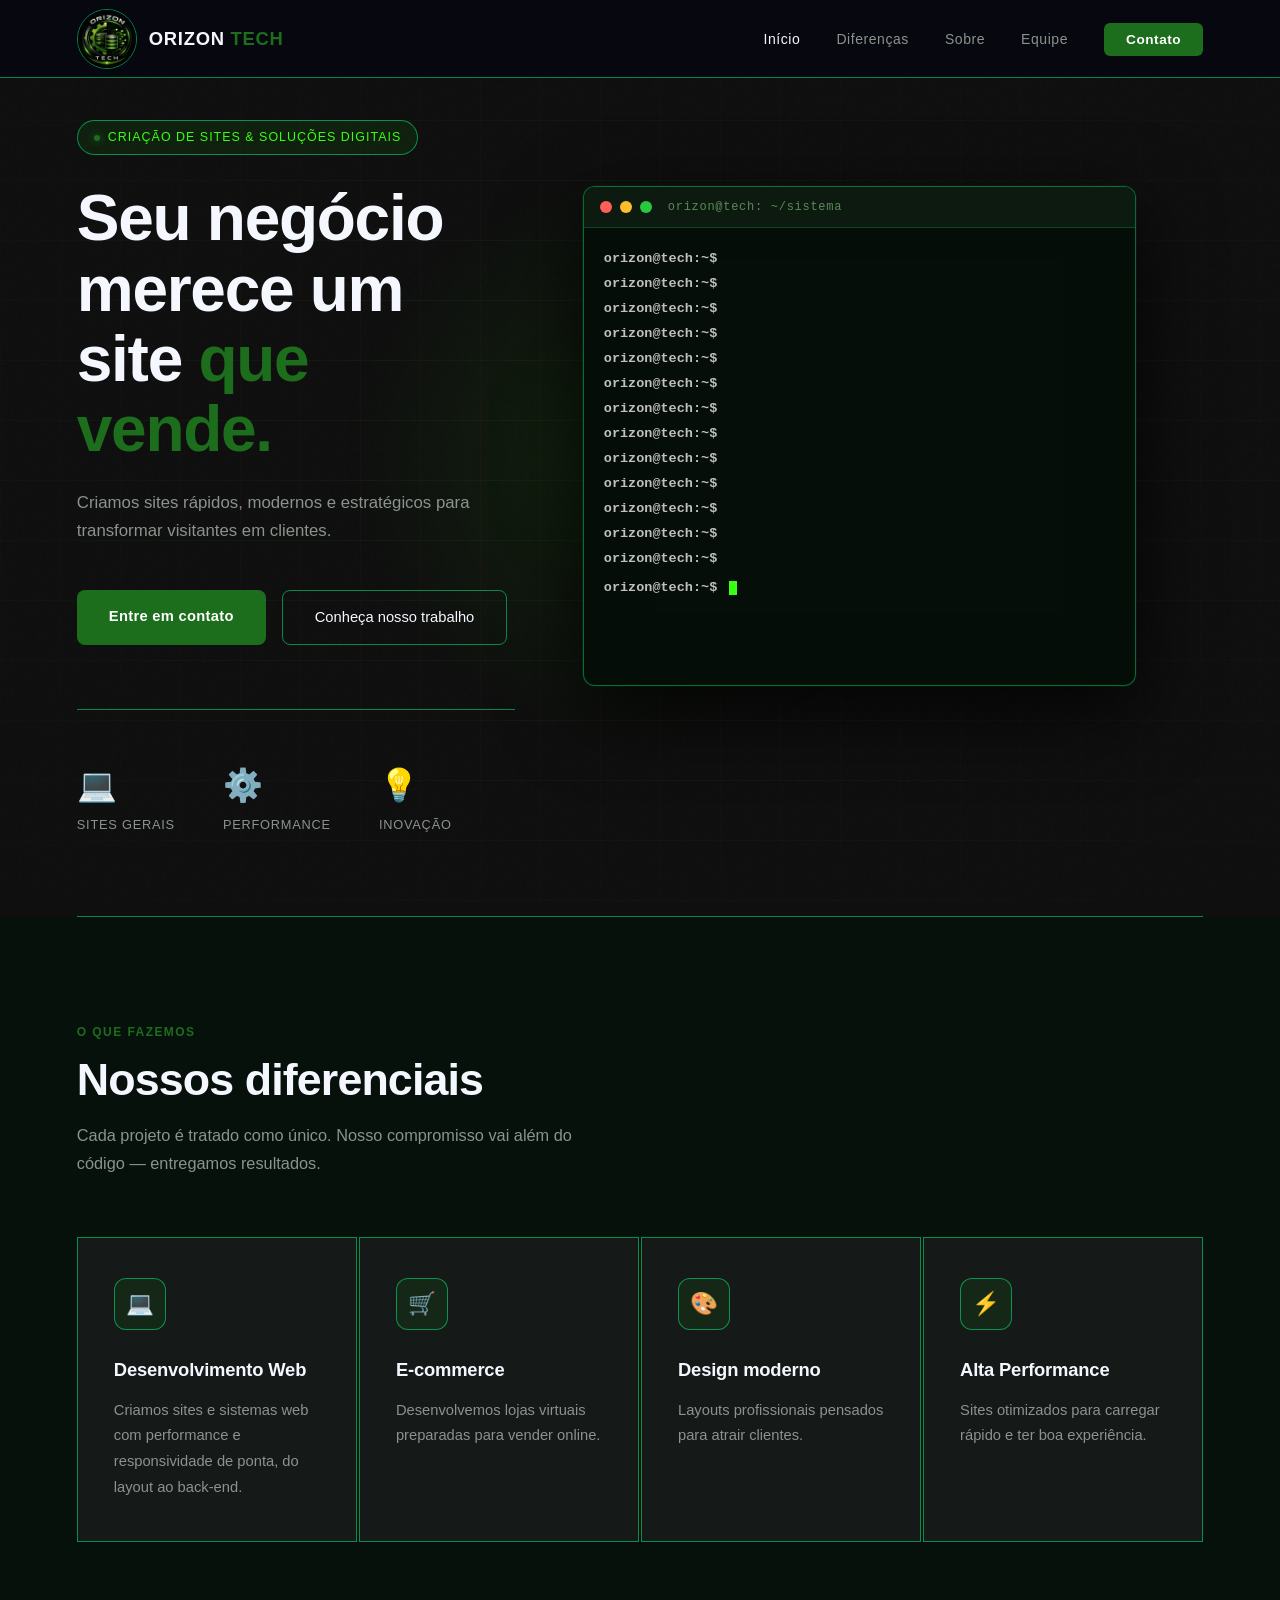
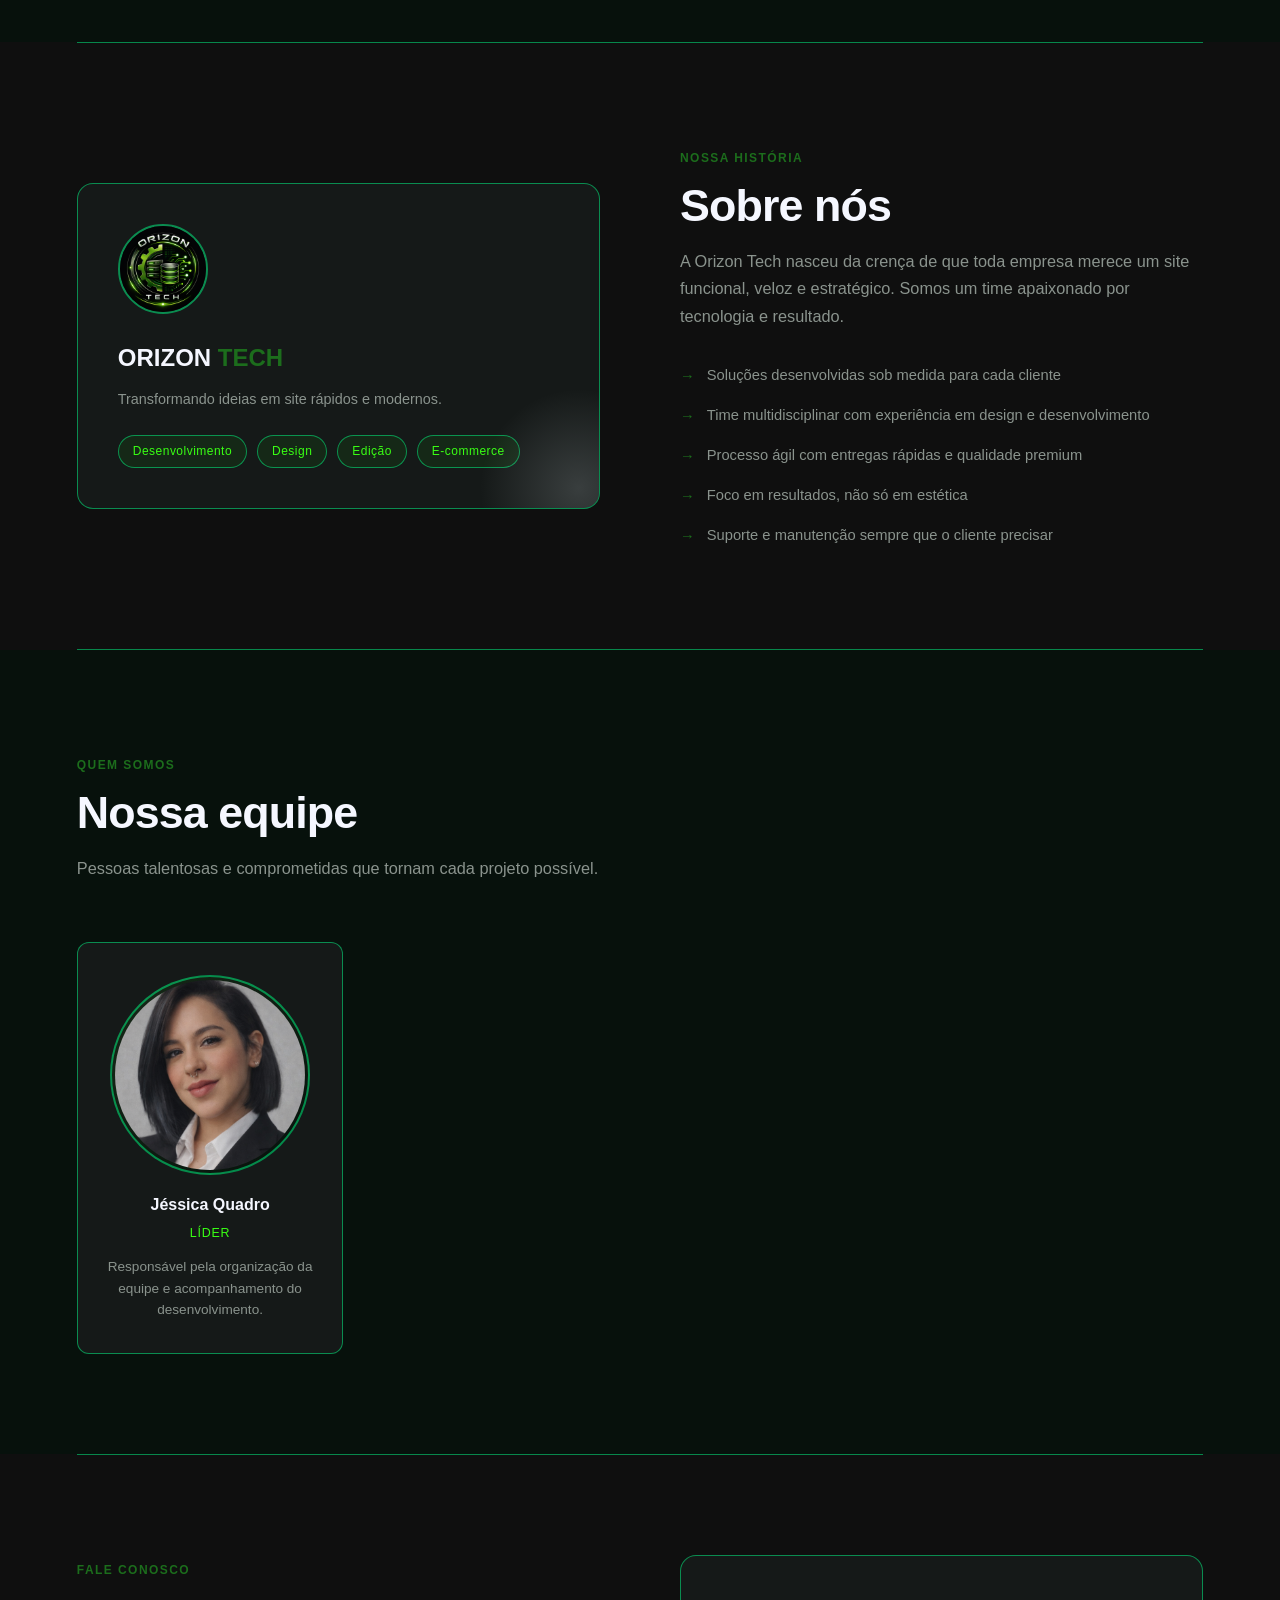
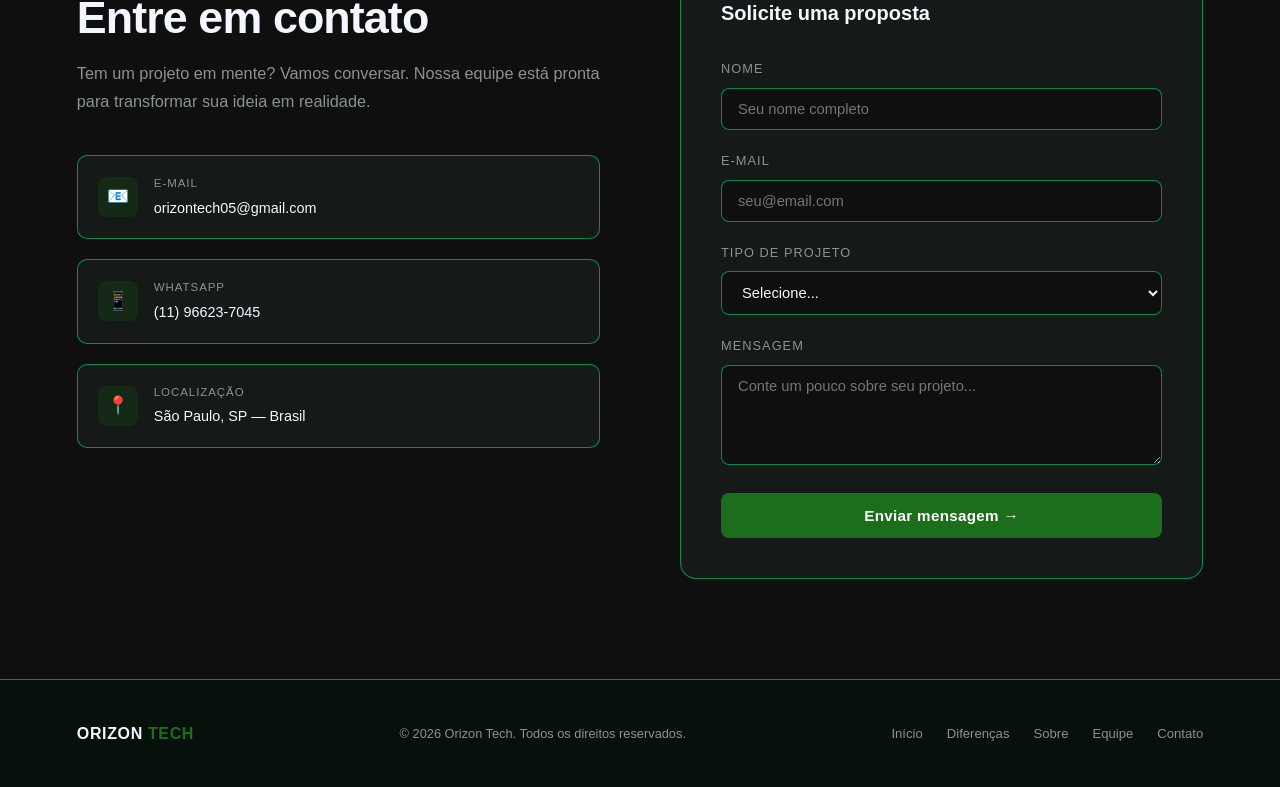
==== commit 4e80a3df: "Atualização de portifolio" ====
--- a/index.html
+++ b/index.html
@@ -44,7 +44,7 @@
         <div class="hero-glow"></div>
         <div class="hero-content">
             <div class="hero-badge">Criação de Sites & Soluções Digitais</div>
-            <h1>Seu negócio<br>merece um site<br><span>que vende.</span></h1>
+            <h1>Seu negócio<br>merece um site <span>que vende.</span></h1>
             <p class="hero-sub">
                 Criamos sites rápidos, modernos e estratégicos para transformar visitantes em clientes.
             </p>
--- a/style.css
+++ b/style.css
@@ -163,6 +163,7 @@
       padding: 120px 6% 80px;
       position: relative;
       overflow: hidden;
+      
   }
 
   .hero-grid-bg {
@@ -207,6 +208,7 @@
       color: var(--blue-light);
       margin-bottom: 28px;
       animation: fadeUp 0.6s ease both;
+      
   }
 
   .hero-badge::before {
@@ -273,6 +275,7 @@
       transition: all 0.2s;
       border: none;
       cursor: pointer;
+      
   }
 
   .btn-primary:hover {
@@ -834,8 +837,13 @@
     text-align: center;
 }
 
-#missoes h2 {
-    color: var(--blue);
+.portifolio .btn-primary {
+  margin-top: 20px; 
+  display: inline-block; 
+  align-items: center;
+  justify-content: center;
+  display: flex;
+  
 }
 
   /* ── ANIMATIONS ── */
@@ -946,17 +954,28 @@
         display: none;
     }
 
-  }
+      #terminal{
+      max-width: 700px;
+  }
+  
+}
+
+@media (min-width: 1400px) {
+     #terminal{
+      max-width: 900px;
+  }
+}
 
 
 /* ── TERMINAL ── */
 #terminal {
    position: relative;
    z-index: 1;
-   flex: 0 0 900px;
+   width: 100%;
    padding-top: 16px;
    animation: fadeUp .6s .5s ease both;
-   margin-left: 150px;
+   margin: auto;
+
 }
 .terminal-frame {
    position: relative;
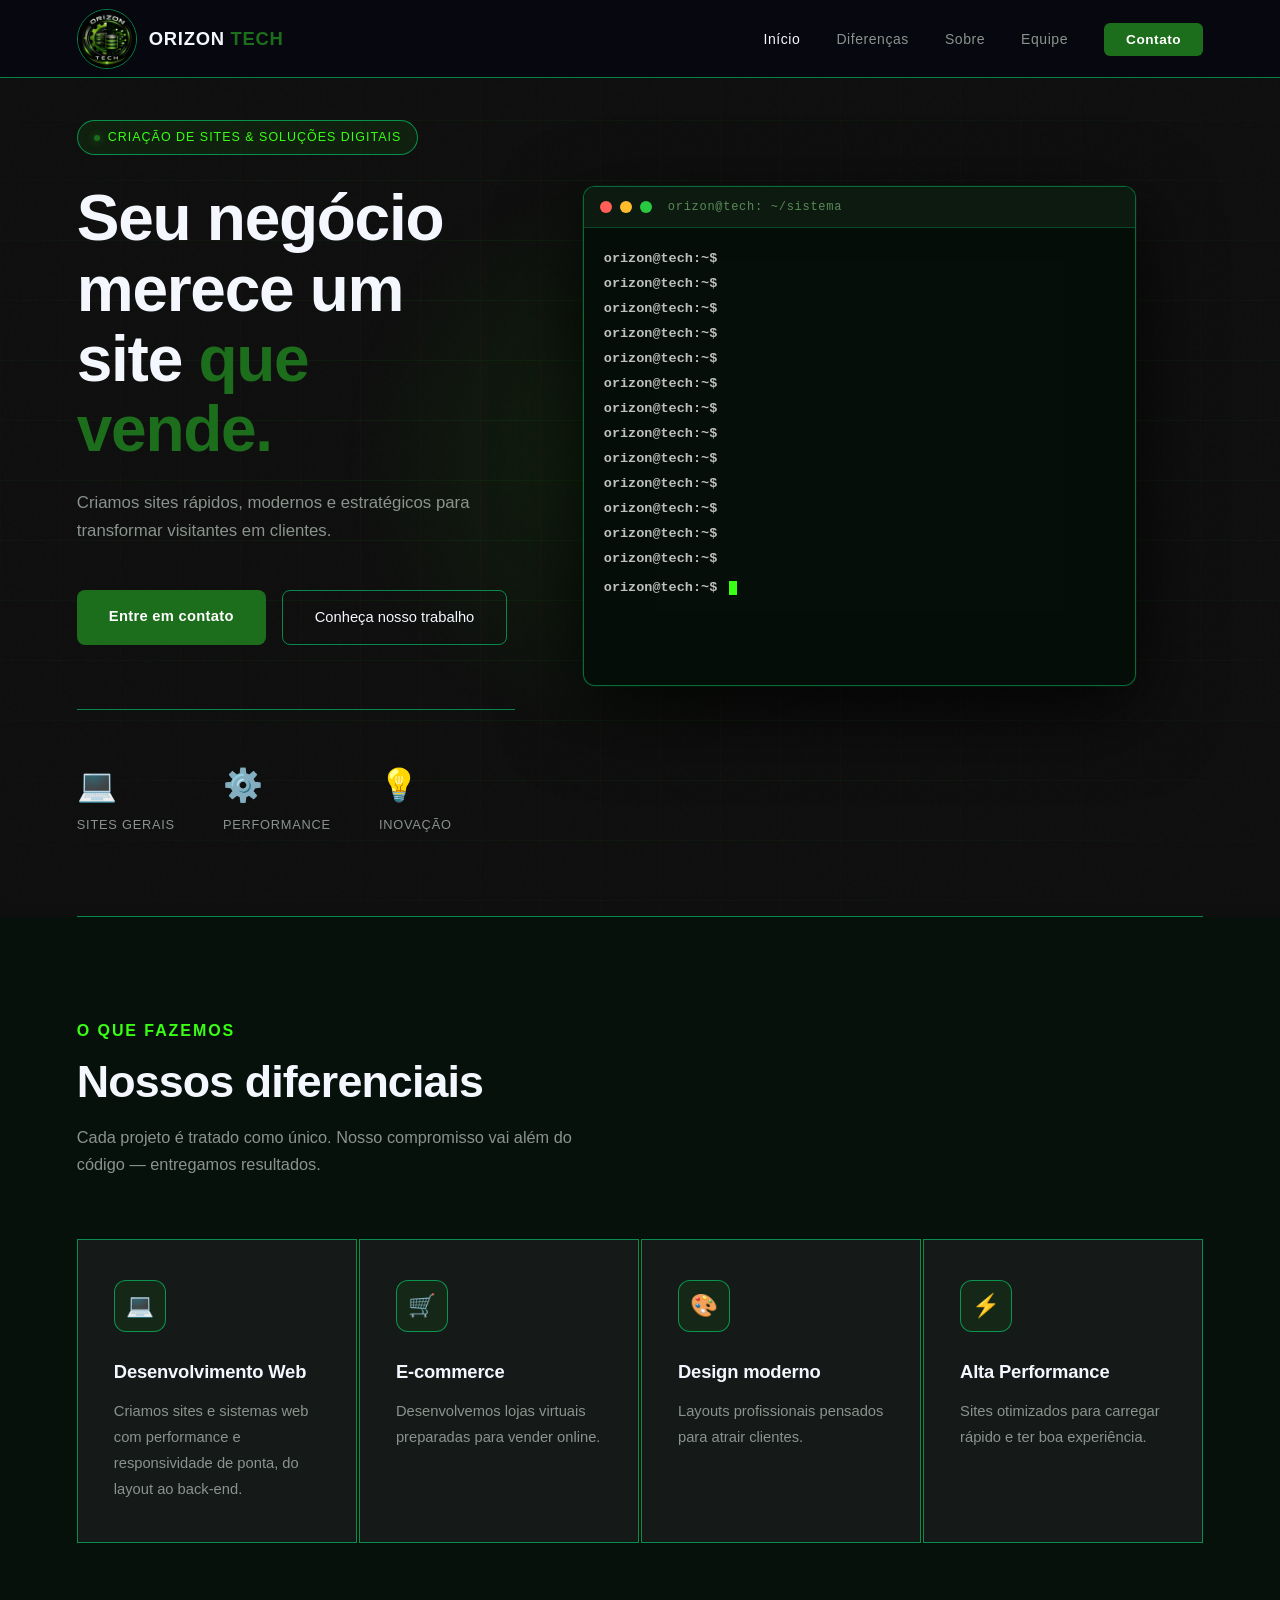
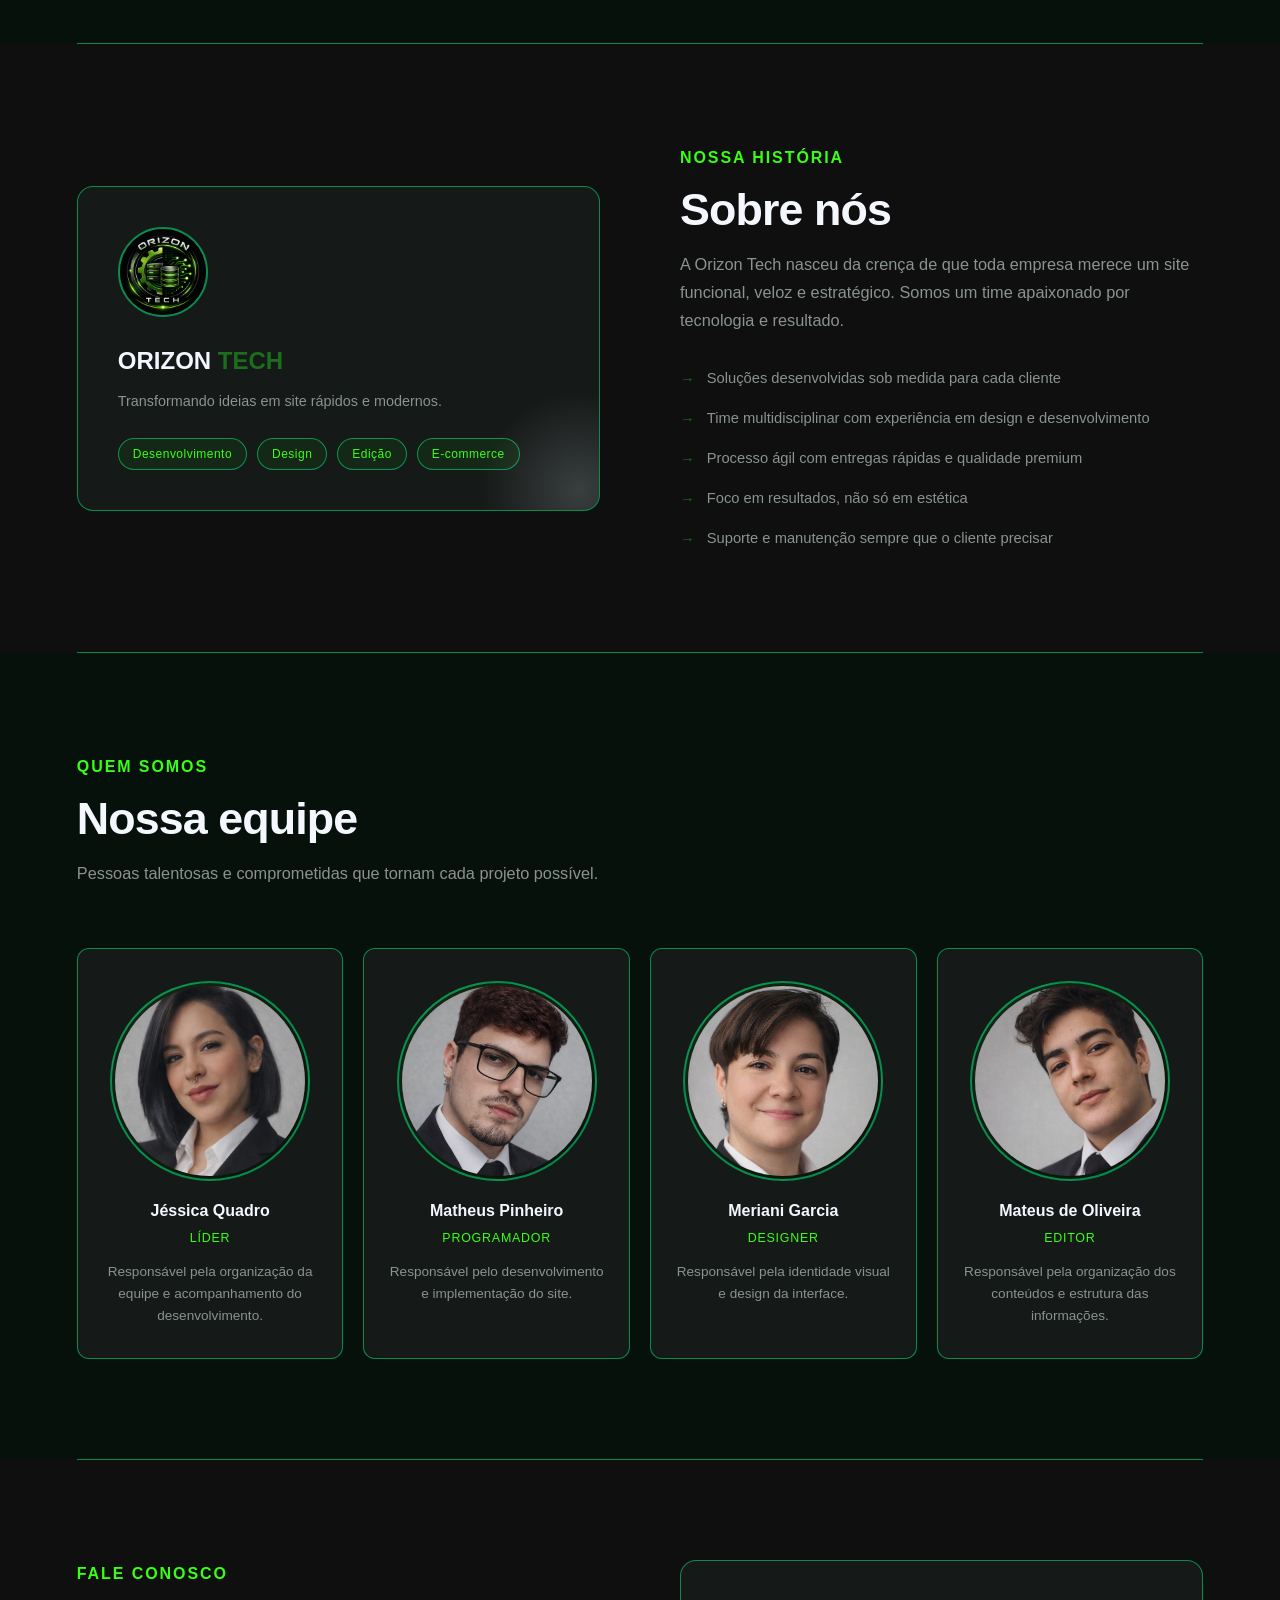
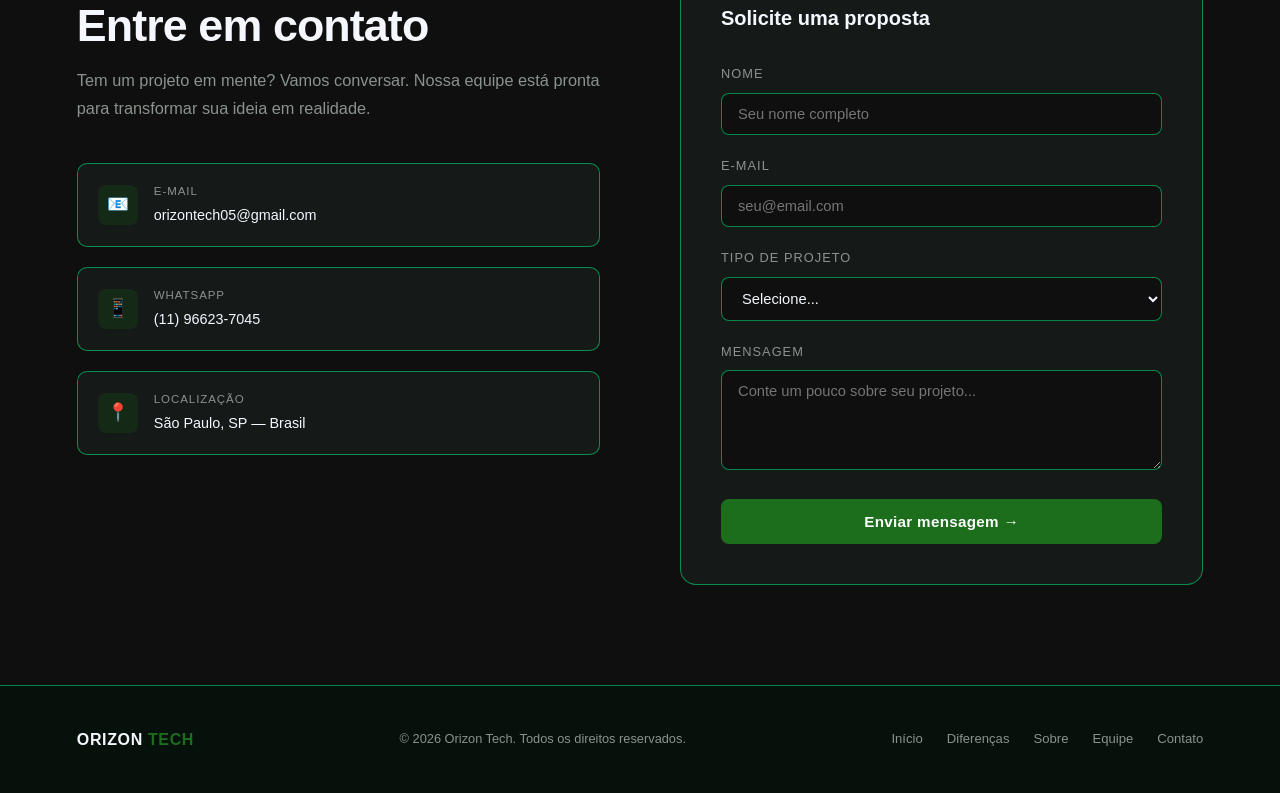
==== commit 8acbea20: "finalização" ====
--- a/index.html
+++ b/index.html
@@ -29,6 +29,8 @@
             <img src="./img/Logo.png" alt="Orizon Tech">
             <span>ORIZON<em> TECH</em></span>
         </a>
+         <input type="checkbox" id="check">
+<label for="check" class="menu-btn">☰</label>
         <ul class="nav-links">
             <li><a href="#home">Início</a></li>
             <li><a href="#missoes">Diferenças</a></li>
--- a/style.css
+++ b/style.css
@@ -338,10 +338,10 @@
 
   .section-tag {
       display: inline-block;
-      font-size: 0.75rem;
+      font-size: 1rem;
       letter-spacing: 0.12em;
       text-transform: uppercase;
-      color: var(--blue);
+      color: var(--blue-light);
       font-weight: 600;
       margin-bottom: 12px;
   }
@@ -846,7 +846,50 @@
   
 }
 
-  /* ── ANIMATIONS ── */
+.portifolio .mission-icon img {
+    width: 60x;
+    height: 60px;
+    border-radius: 50%;
+}
+
+.portifolio .imglogo img {
+    width: 50px;
+    height: 50px;
+    border-radius: 50%; 
+}
+
+.portifolio .imglogo {
+    width: 52px;
+      height: 52px;
+      background: var(--blue-dim);
+      border: 1px solid var(--border);
+      border-radius: 12px;
+      display: flex;
+      align-items: center;
+      justify-content: center;
+      margin-bottom: 24px;
+      font-size: 1.4rem;
+}
+
+
+
+
+
+/* ── MENU MOBILE ── */
+
+#check{
+    display: none;
+}
+
+.menu-btn{
+    display: none;
+    font-size: 28px;
+    color: var(--white);
+    cursor: pointer;
+}
+
+
+  /* ── ANIMAÇÃO ── */
   @keyframes fadeUp {
       from {
           opacity: 0;
@@ -904,24 +947,31 @@
           gap: 48px;
       }
 
-      .nav-links {
-          display: none;
+      /* botão hamburguer */
+      .menu-btn{
+          display:block;
       }
 
-      .hero-stats {
-          flex-wrap: wrap;
-          gap: 32px;
+      /* menu escondido */
+      .nav-links{
+          position: fixed;
+          top:78px;
+          right:-100%;
+          width:70%;
+          height:100vh;
+          background: var(--dark);
+          flex-direction: column;
+          align-items: center;
+          padding-top:40px;
+          gap:30px;
+          transition:0.4s;
       }
 
-      #terminal {
-        display: none;
+      /* abrir menu */
+      #check:checked ~ .nav-links{
+          right:0;
       }
-
-      .footer-links {
-        display: none;
-      }
-      
-  }
+    }
 
   @media (max-width: 600px) {
       nav {
@@ -941,11 +991,6 @@
           flex-direction: column;
           align-items: flex-start;
       }
-
-      #topo {
-        display: flex;
-      }
-
     }
 
   @media (min-width: 1200px) {
@@ -960,10 +1005,16 @@
   
 }
 
+
 @media (min-width: 1400px) {
      #terminal{
       max-width: 900px;
   }
+
+   label {
+        display: none;
+   }
+
 }
 
 
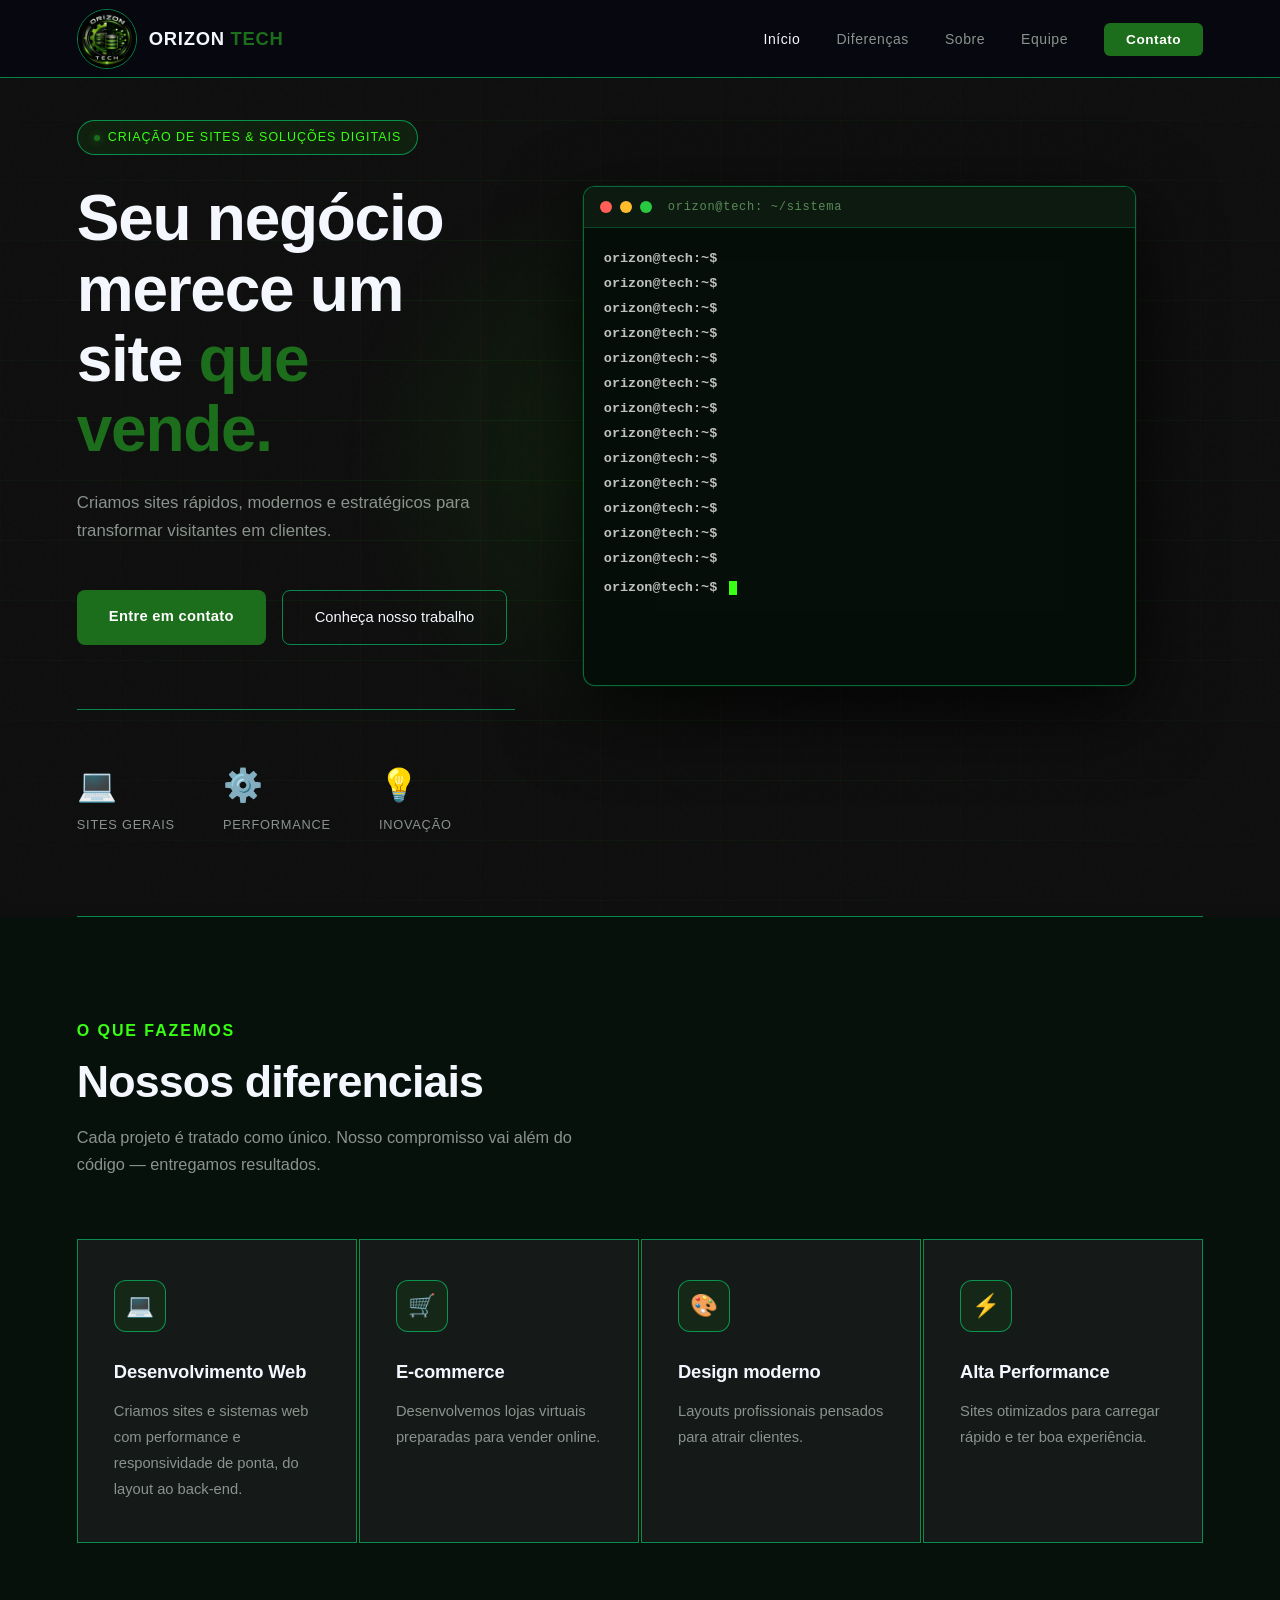
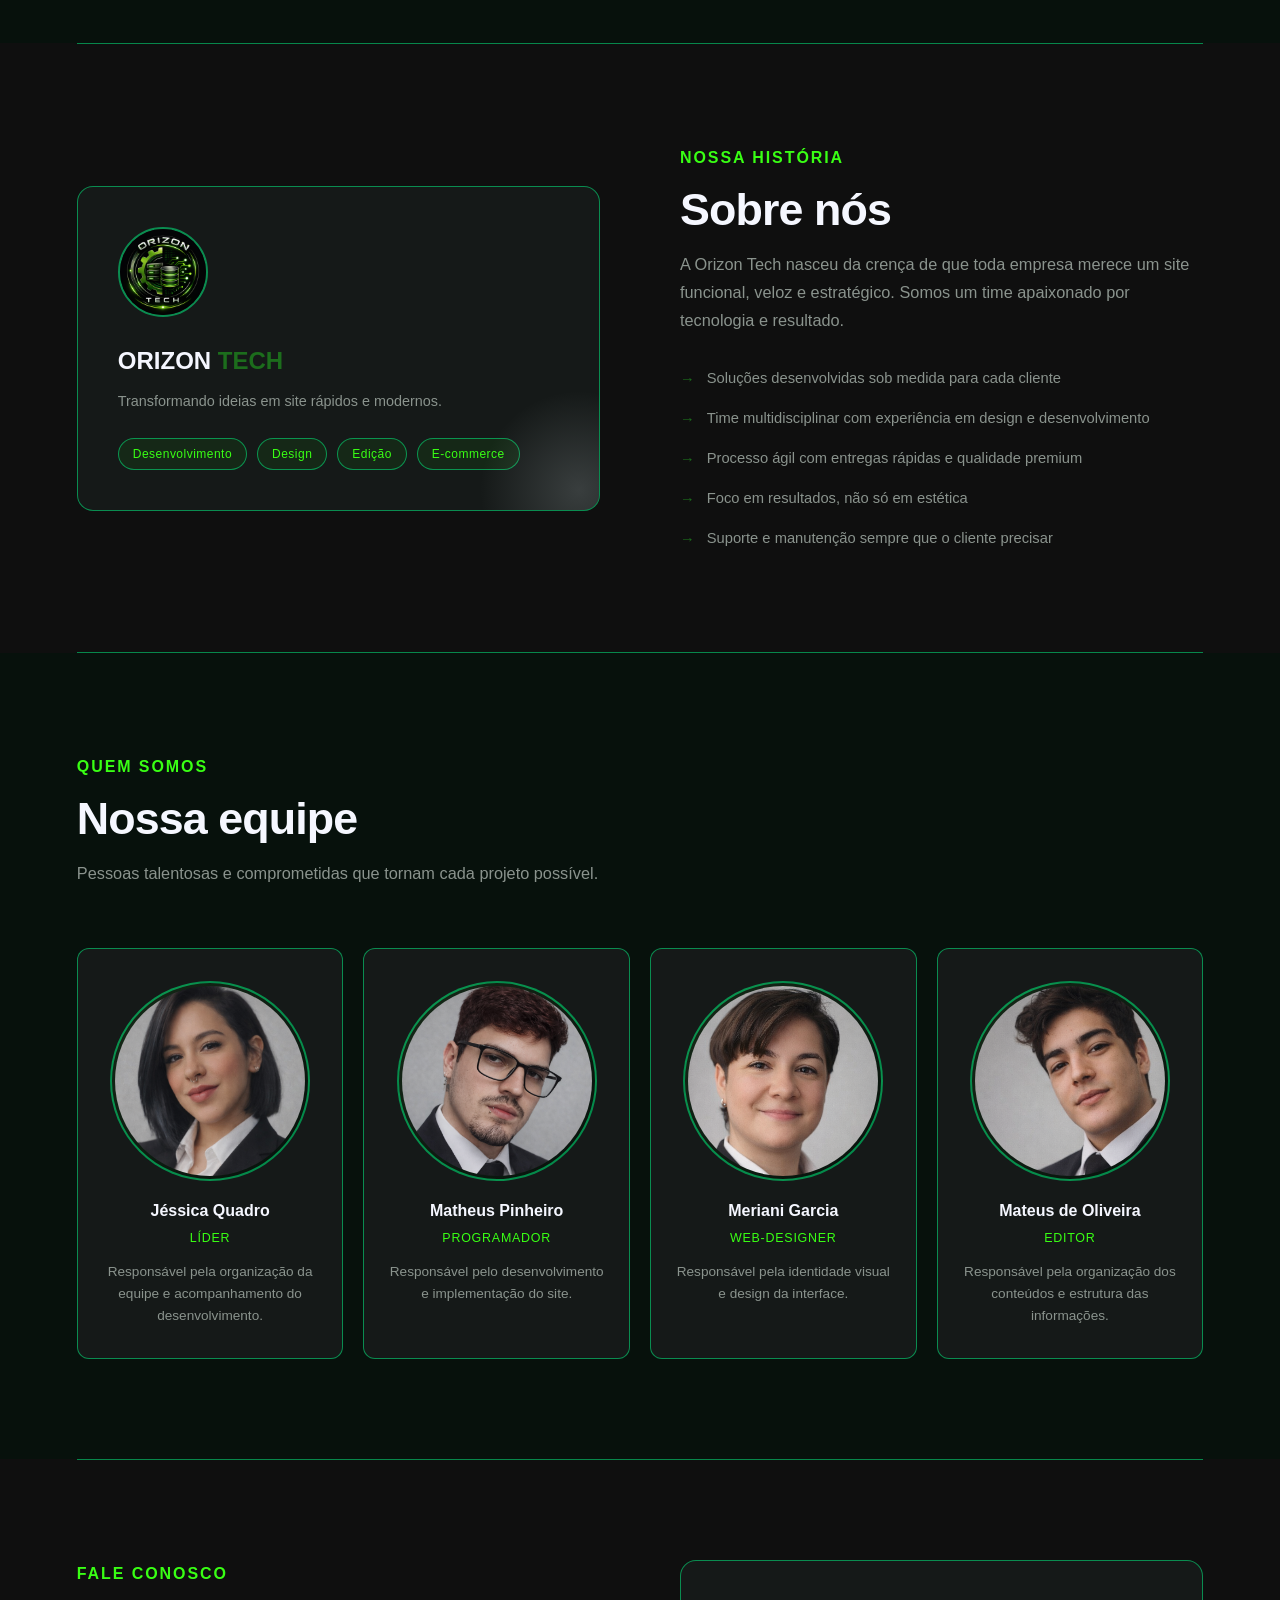
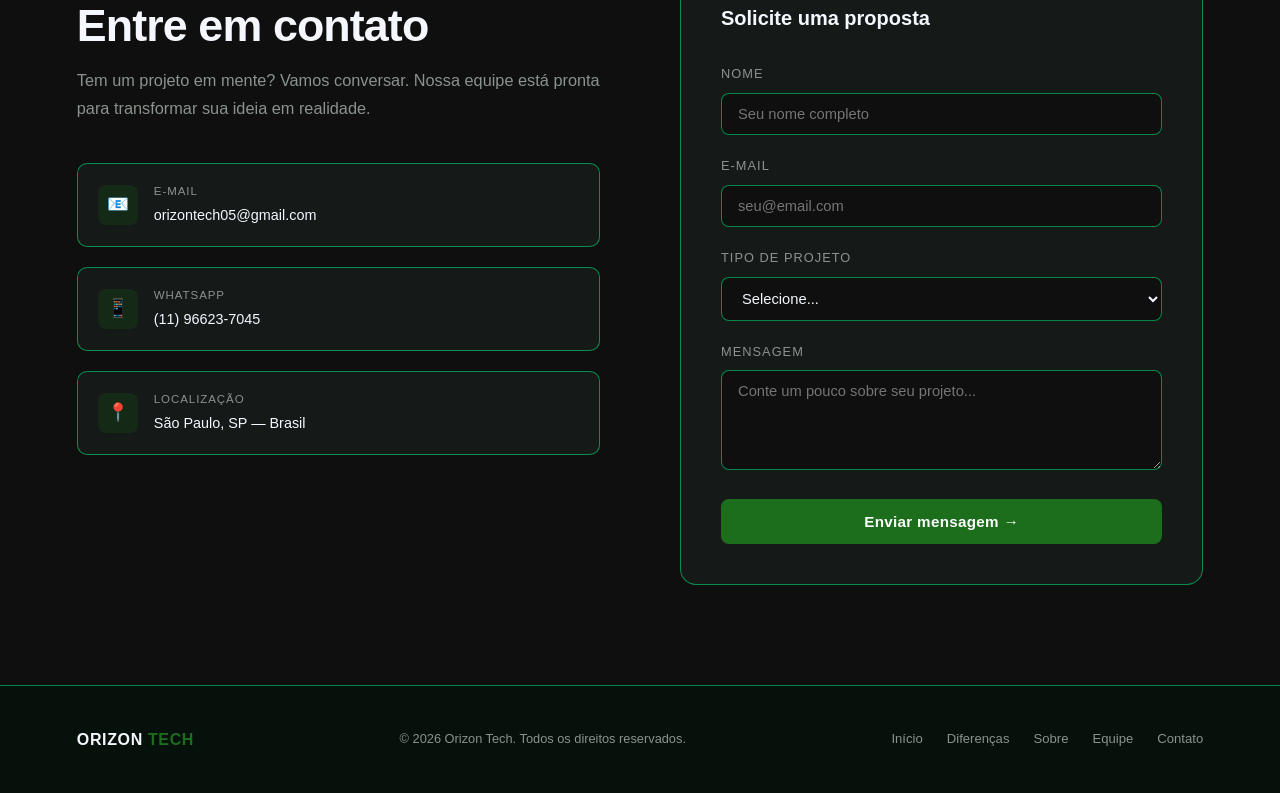
==== commit 99311f64: "mudança sobre Meriani" ====
--- a/index.html
+++ b/index.html
@@ -5,7 +5,7 @@
     <meta charset="UTF-8">
     <meta name="viewport" content="width=device-width, initial-scale=1.0">
     <title>Orizon Tech</title>
-    <link rel="shortcut icon" href="/img/Logo.png" alt="Logo fav icon da empresa Orizon Tech" type="image/x-icon">
+    <link rel="shortcut icon" href="./img/Logo.png" type="image/x-icon">
     <meta name="description" content="orizon, site, onepage, verde, programador, tech, projeto, senac, tatuapé">
     <meta name="keywords" content="criação de site, desenvolvimento web, programação">
 
@@ -227,7 +227,7 @@
             <div class="team-card reveal">
                 <div class="team-avatar"><img src="./img/meriani.png" alt="Integrante Meriani Garcia"></div>
                 <h4>Meriani Garcia</h4>
-                <div class="team-role">Designer</div>
+                <div class="team-role">Web-Designer</div>
                 <p class="team-desc">Responsável pela identidade visual e design da interface.</p>
             </div>
             <div class="team-card reveal">
@@ -341,4 +341,6 @@
 
 </body>
 
-</html>+</html>
+
+<!-- Final -->
--- a/style.css
+++ b/style.css
@@ -991,7 +991,30 @@
           flex-direction: column;
           align-items: flex-start;
       }
+
+      #terminal {
+        display: none;
+      }
     }
+
+    @media (max-width: 576px) {
+        #terminal {
+        display: none;
+      }
+    }
+
+    @media (max-width: 700px) {
+         #terminal {
+        display: none;
+         }
+    }
+
+    @media (max-width: 768px) {
+        .hero-matrix-wrapper {
+            padding-top: 70px;
+            
+        }
+        }
 
   @media (min-width: 1200px) {
 
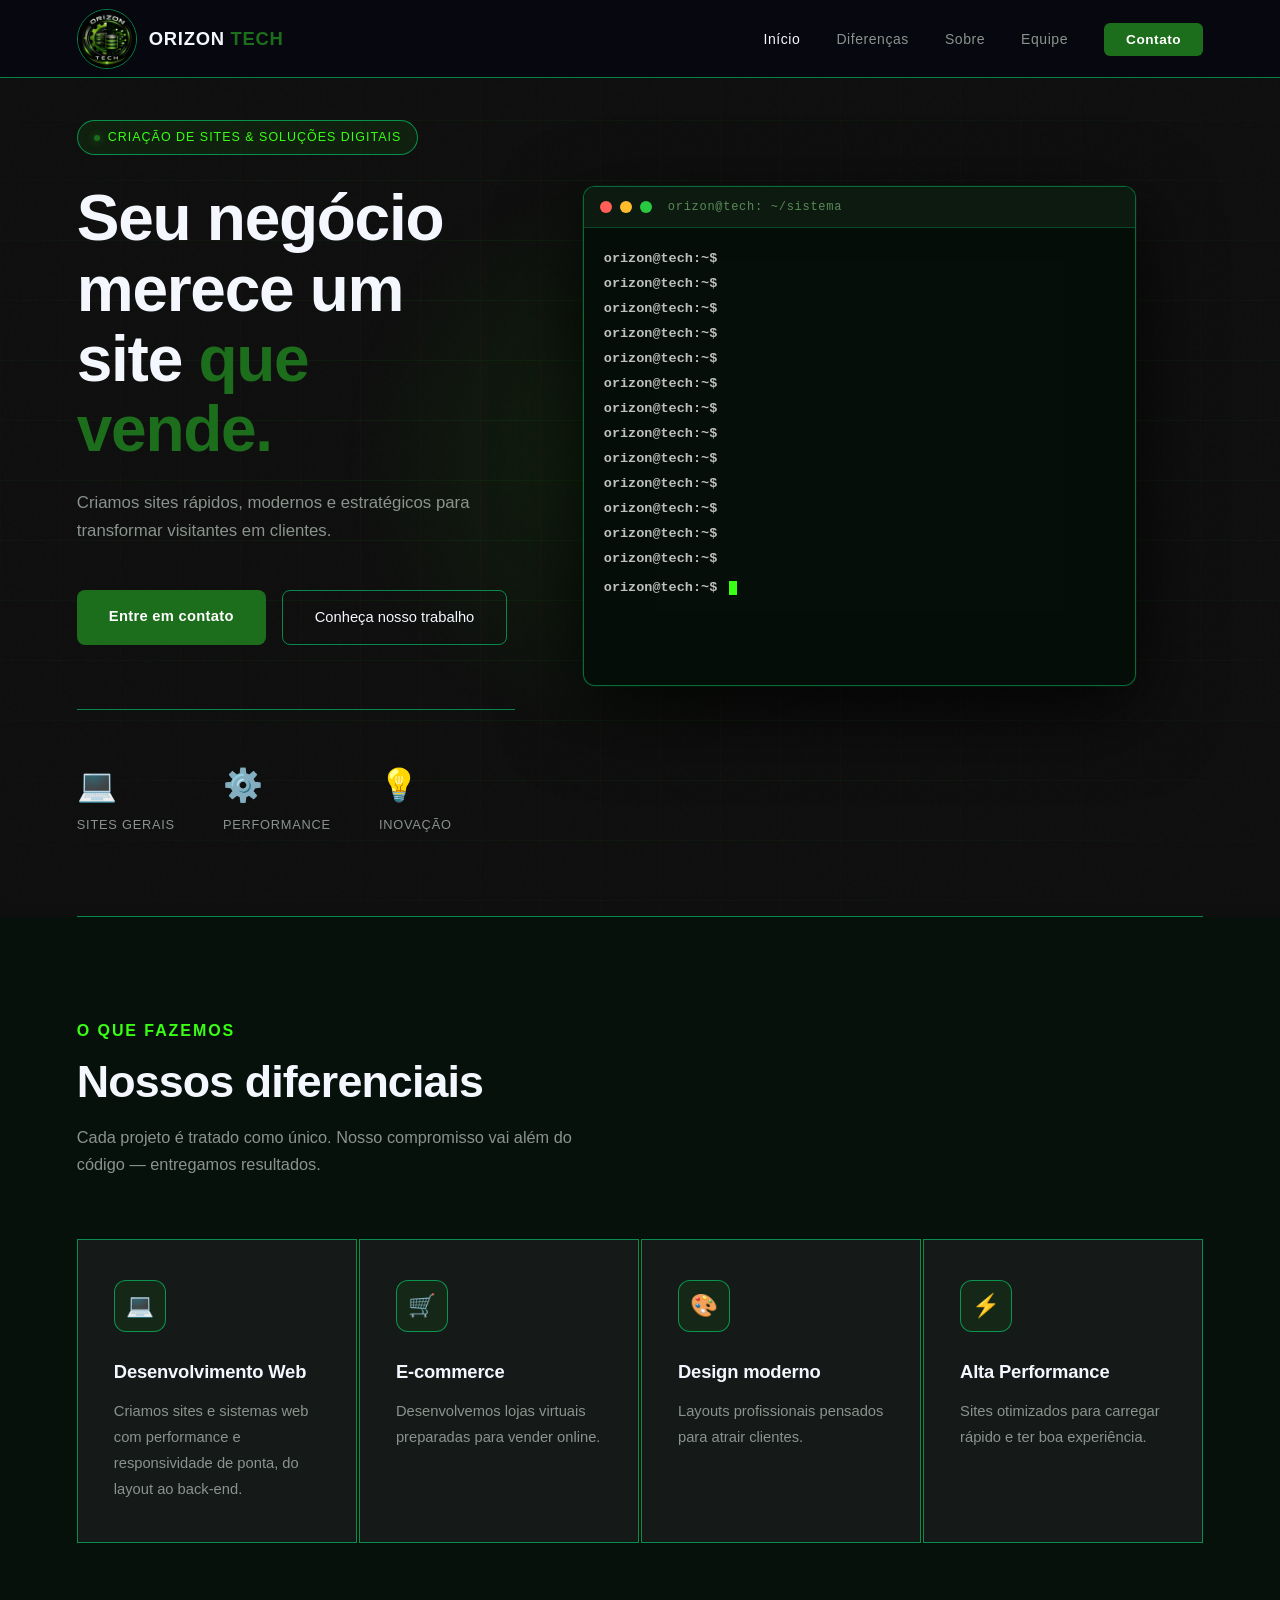
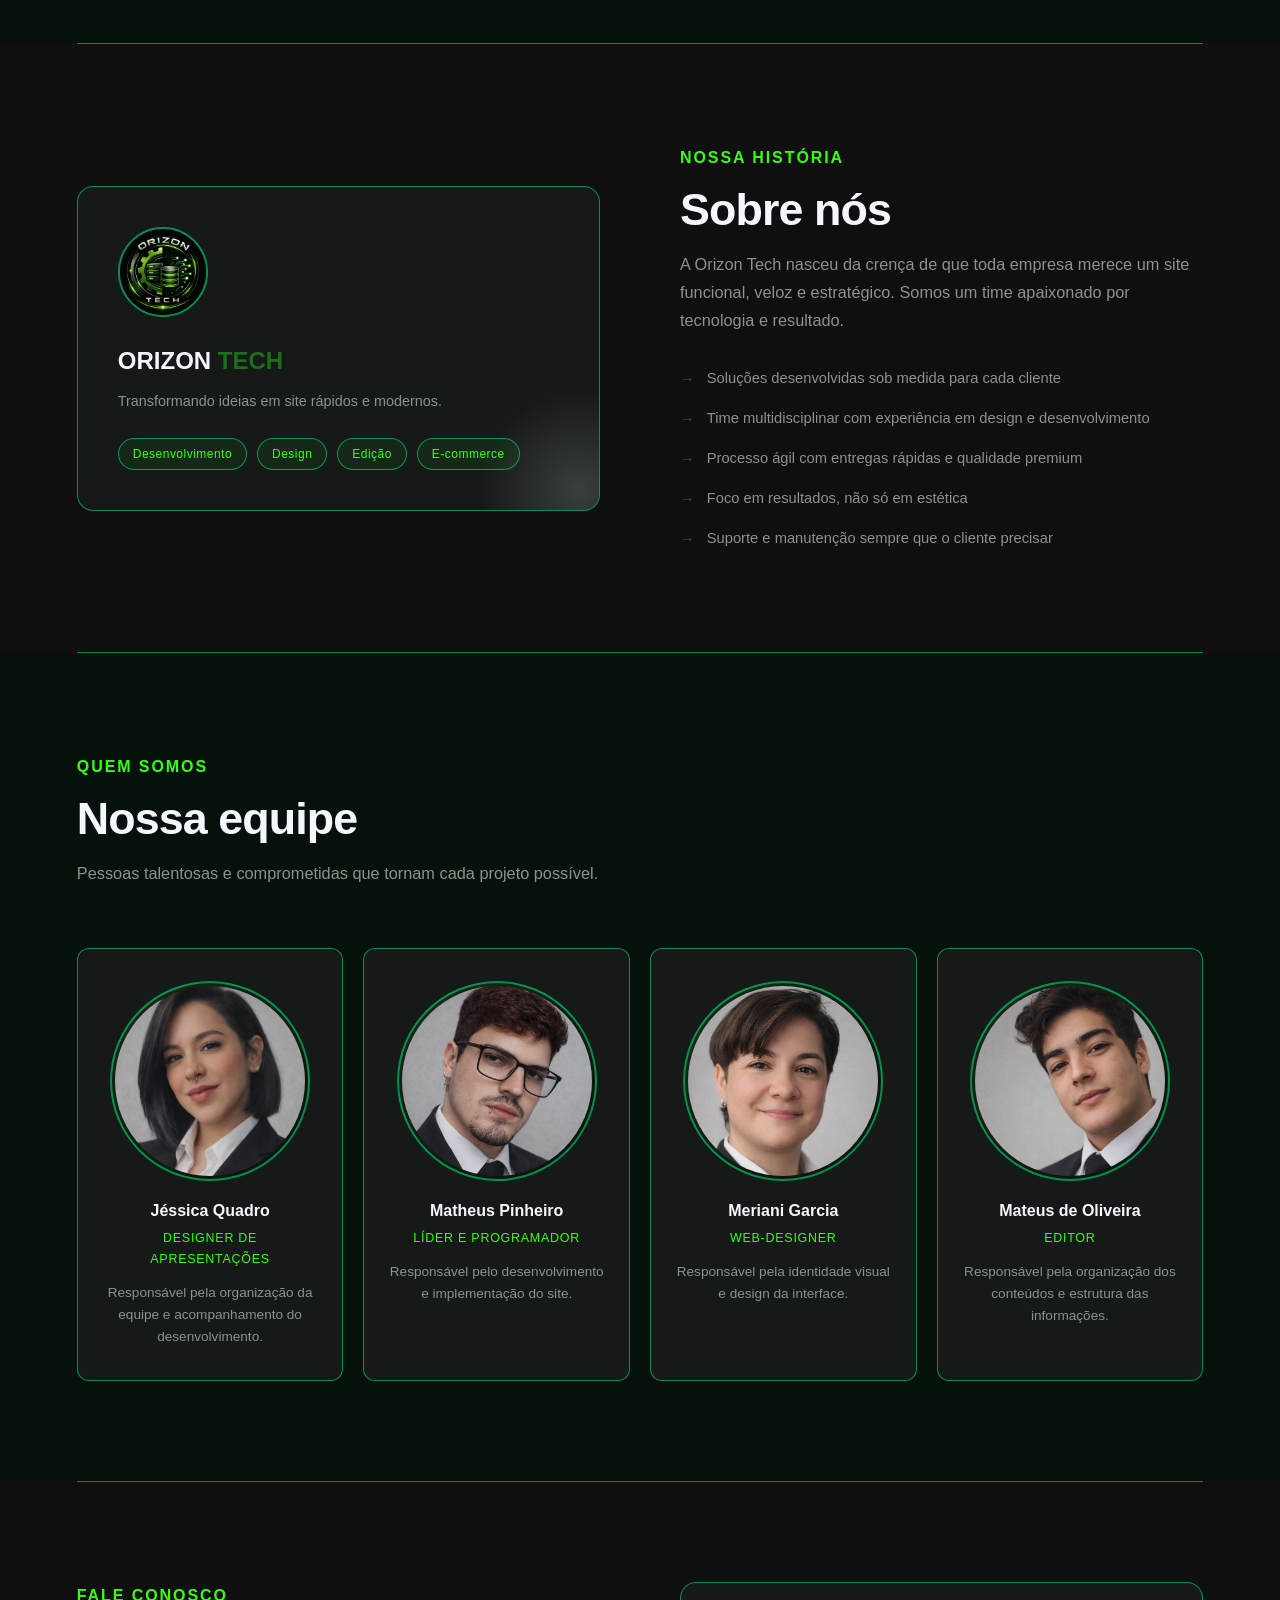
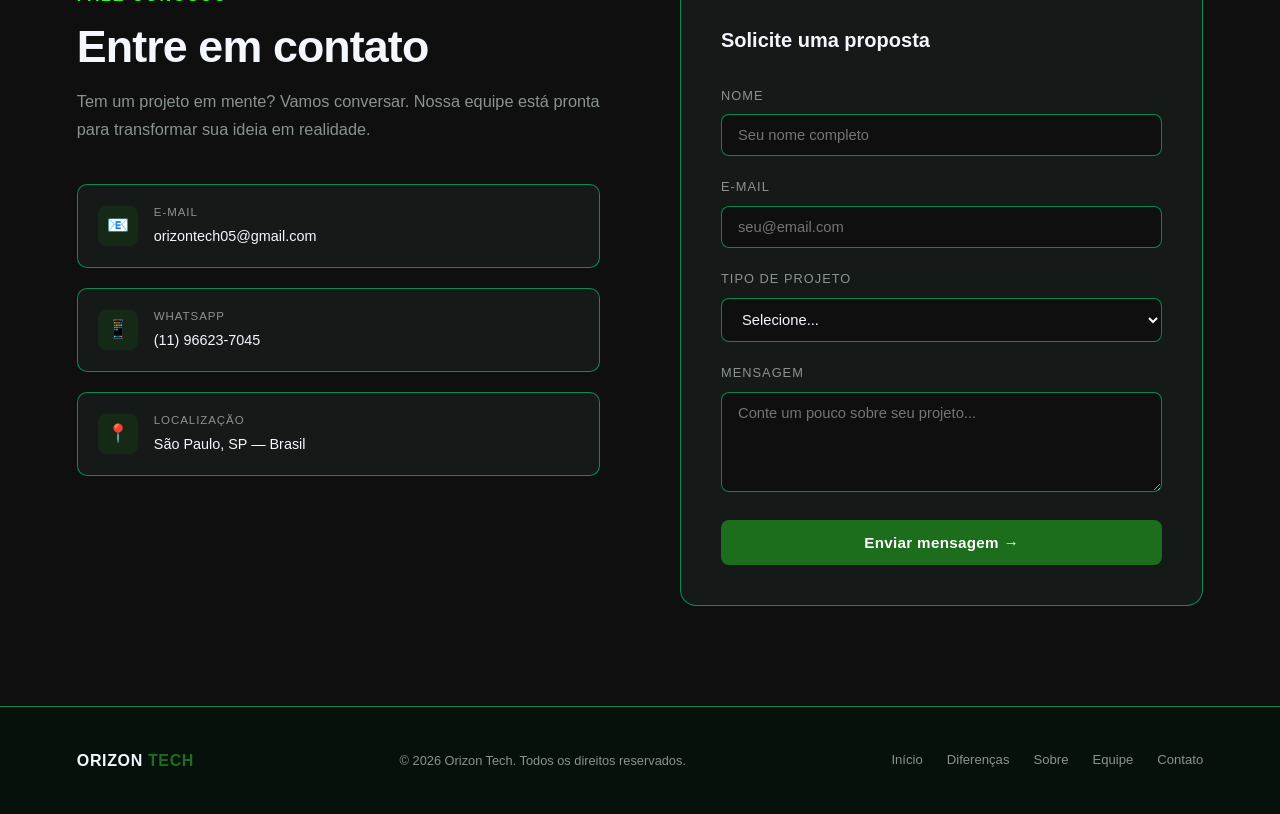
==== commit 75969e62: "alteração de cargo na equipe" ====
--- a/index.html
+++ b/index.html
@@ -215,13 +215,13 @@
             <div class="team-card reveal">
                 <div class="team-avatar"><img src="./img/jessica.png" alt="Integrante Jessica Quadro"></div>
                 <h4>Jéssica Quadro</h4>
-                <div class="team-role">Líder</div>
+                <div class="team-role">Designer de Apresentações</div>
                 <p class="team-desc">Responsável pela organização da equipe e acompanhamento do desenvolvimento.</p>
             </div>
             <div class="team-card reveal">
                 <div class="team-avatar"><img src="./img/matheus.png" alt="Integrante Matheus Pinheiro"></div>
                 <h4>Matheus Pinheiro</h4>
-                <div class="team-role">Programador</div>
+                <div class="team-role">Líder e Programador</div>
                 <p class="team-desc">Responsável pelo desenvolvimento e implementação do site.</p>
             </div>
             <div class="team-card reveal">
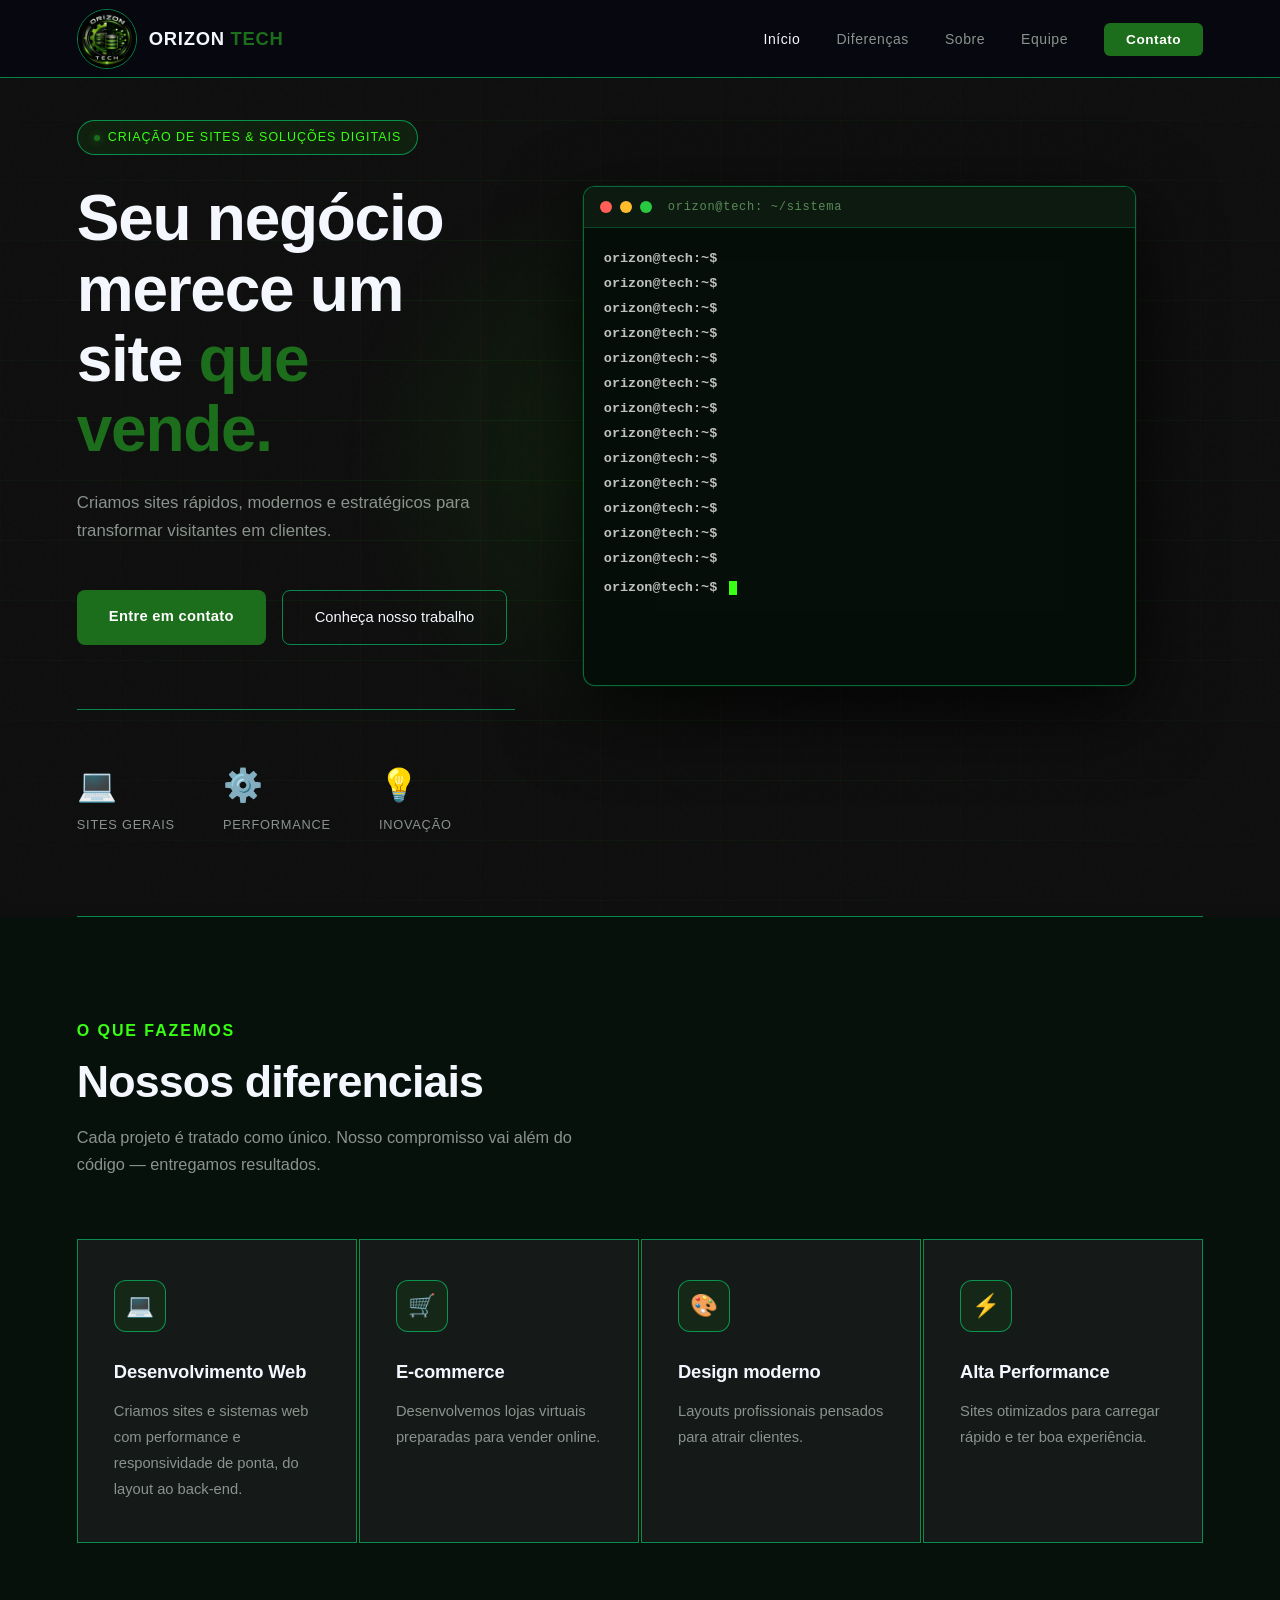
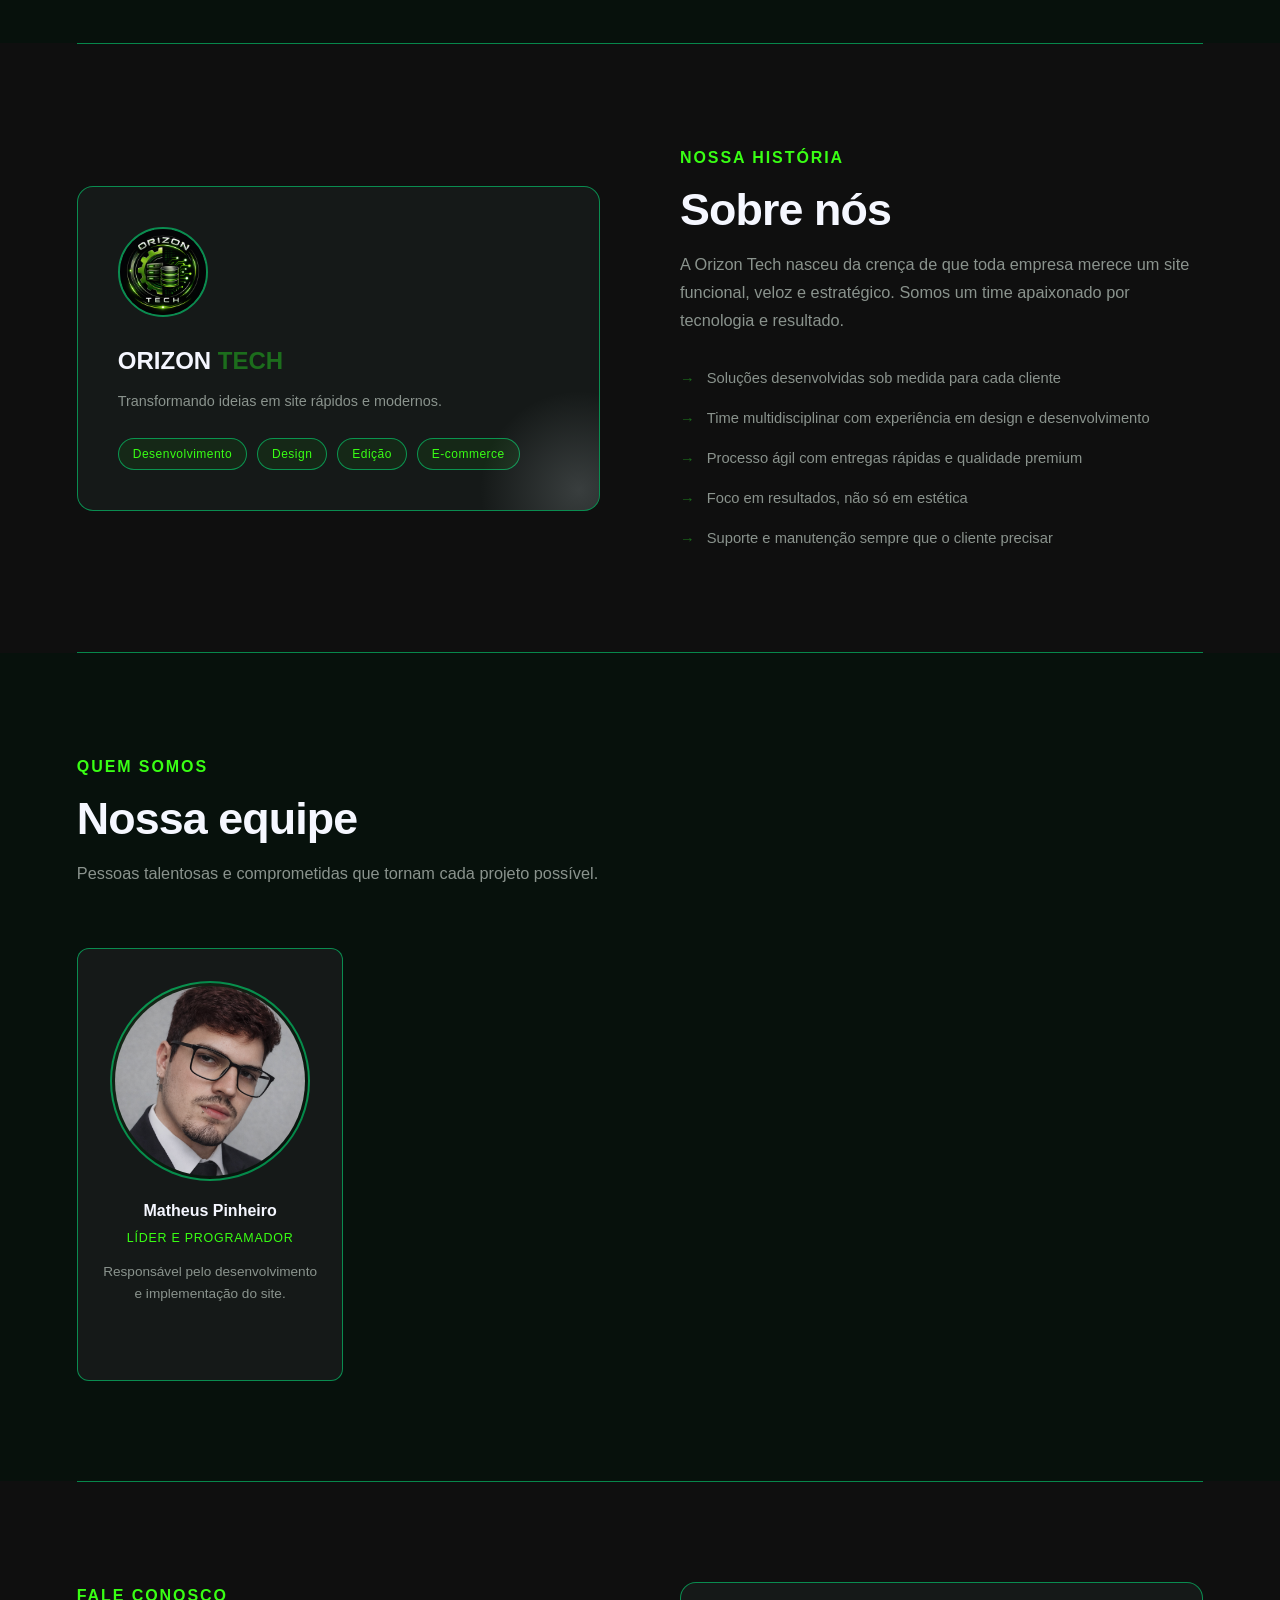
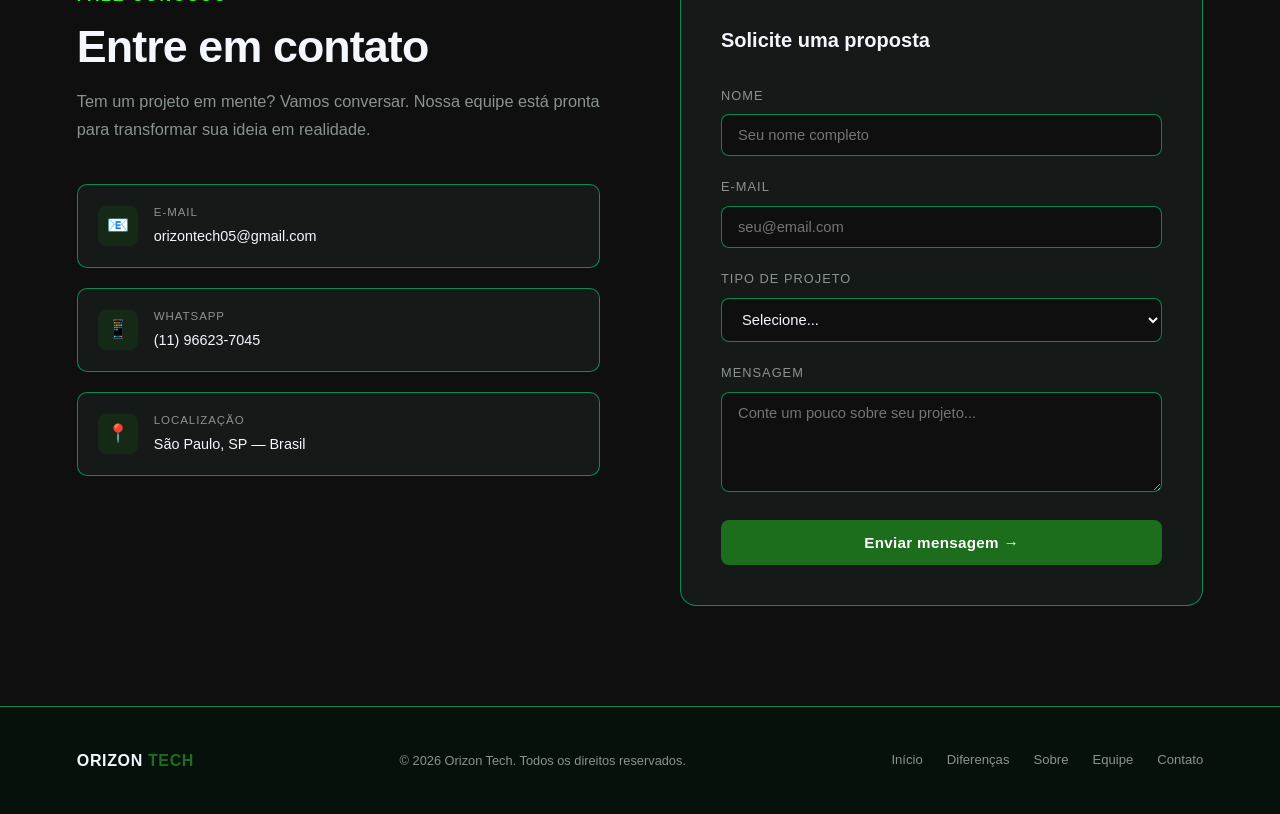
==== commit 2c090d10: "Implementação do site SHIELD" ====
--- a/index.html
+++ b/index.html
@@ -213,23 +213,26 @@
         </div>
         <div class="team-grid">
             <div class="team-card reveal">
+                <div class="team-avatar"><img src="./img/matheus.png" alt="Integrante Matheus Pinheiro"></div>
+                <h4>Matheus Pinheiro</h4>
+                <div class="team-role">Líder e Programador</div>
+                <p class="team-desc">Responsável pelo desenvolvimento e implementação do site.</p>
+            </div>
+
+            <div class="team-card reveal">
                 <div class="team-avatar"><img src="./img/jessica.png" alt="Integrante Jessica Quadro"></div>
                 <h4>Jéssica Quadro</h4>
                 <div class="team-role">Designer de Apresentações</div>
                 <p class="team-desc">Responsável pela organização da equipe e acompanhamento do desenvolvimento.</p>
             </div>
-            <div class="team-card reveal">
-                <div class="team-avatar"><img src="./img/matheus.png" alt="Integrante Matheus Pinheiro"></div>
-                <h4>Matheus Pinheiro</h4>
-                <div class="team-role">Líder e Programador</div>
-                <p class="team-desc">Responsável pelo desenvolvimento e implementação do site.</p>
-            </div>
+            
             <div class="team-card reveal">
                 <div class="team-avatar"><img src="./img/meriani.png" alt="Integrante Meriani Garcia"></div>
                 <h4>Meriani Garcia</h4>
                 <div class="team-role">Web-Designer</div>
                 <p class="team-desc">Responsável pela identidade visual e design da interface.</p>
             </div>
+            
             <div class="team-card reveal">
                 <div class="team-avatar"><img src="./img/mateus.png" alt="Integrante Mateus de Oliveira"></div>
                 <h4>Mateus de Oliveira</h4>
